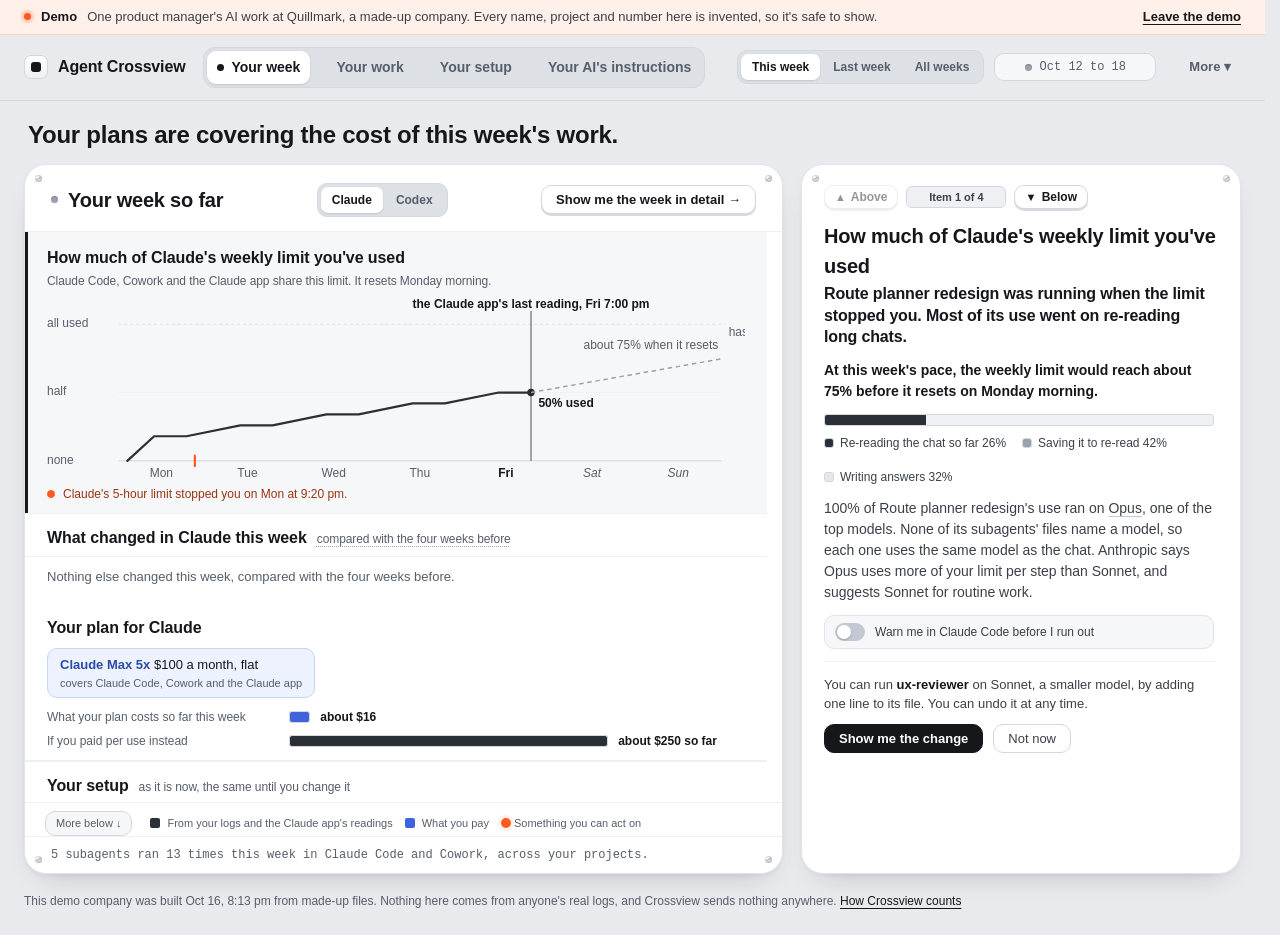
==== app/index.html @ 5a5b1490 "Agent Crossview: one view of how Claude Code, Codex and Cowork are set up and what they cost Co-Auth" ====
<!doctype html>
<html lang="en">
<head>
<meta charset="utf-8">
<meta name="viewport" content="width=device-width, initial-scale=1">
<title>Agent Crossview</title>
<link rel="stylesheet" href="style.css">
<link rel="stylesheet" href="tab-work.css">
<link rel="stylesheet" href="tab-shapes.css">
<link rel="stylesheet" href="tab-week.css">
<link rel="icon" href="data:image/svg+xml,%3Csvg xmlns=%27http://www.w3.org/2000/svg%27 viewBox=%270 0 32 32%27%3E%3Crect width=%2732%27 height=%2732%27 rx=%278%27 fill=%27%2315171B%27/%3E%3Crect x=%2710%27 y=%2710%27 width=%2712%27 height=%2712%27 rx=%273%27 fill=%27%23fff%27/%3E%3C/svg%3E">
</head>
<body>
<header class="bar" id="bar"></header>
<main class="layout">
  <section class="stage" id="stage" aria-label="Main view"></section>
  <aside class="side" id="side" aria-label="Worth a look and details"></aside>
</main>
<footer class="foot" id="foot"></footer>
<div class="tip" id="tip" role="tooltip"></div>
<script>
/* Which numbers to show. Your own (data.js and progress.js, made on this Mac and never committed), or the demo
   company with ?demo (demo-data.js, all made up). If your own aren't here, as in a fresh copy of the project,
   the demo loads instead. Nothing is fetched from anywhere else. */
(function () {
  var demo = /[?&]demo(=1)?(&|$)/.test(location.search);
  document.write(demo ? '<script src="demo-data.js"><\/script>' : '<script src="data.js"><\/script><script src="progress.js"><\/script>');
})();
</script>
<script>if (!window.GB) document.write('<script src="demo-data.js"><\/script>');</script>
<script src="stage.js"></script>
<script src="work.js"></script>
<script src="answers.js"></script>
<script src="history.js"></script>
<script src="week.js"></script>
<script src="anatomy.js"></script>
<script src="shapes.js"></script>
<script src="app.js"></script>
</body>
</html>
---- app/style.css ----
/* Glass Box design system v0 (Oct 13 2026). The look Milan picked: a light tactile machine, cool grey paper,
   soft white modules with small screws. Every color has one job:
     greys   amounts and structure (more is darker); the darkest marks what ran or was used in the period shown
     orange  needs you: a decision, a limit near or reached, something that can act outside your Mac, a cost nobody
             has entered. Nothing else is orange: not "ran", not selection, links or hover (panel round 1, Oct 13).
     blue    where something came from (made by you, your account, one project). A category, never an amount.
     ink     selection and keyboard focus.
   Type: one sans for words, one mono for counts and receipts, seven sizes. Space: a 4px grid.
   The full list, with what each part is for, is in docs/design-system-v0.md; app/system.html shows every part. */
:root{
  /* surfaces */
  --paper:#E8EAEE; --mod:#FFFFFF; --mod-2:#F6F7F9; --mod-3:#EEF0F3; --well:#DDE0E5;
  /* lines */
  --rim:#E1E4E9; --rim-2:#D3D7DE; --rule:#EEF0F3;
  /* ink and the greys for amounts */
  --ink:#15171B; --ink-2:#3A4049; --muted:#565E6A; --faint:#9AA1AC; --ghost:#C9CED6;
  --amt-1:#E3E6EB; --amt-2:#C3C9D2; --amt-3:#9AA1AC; --amt-4:#5D6571; --amt-5:#2B2F36;
  /* "on": ran or was used in the period shown */
  --on:#2B2F36;
  /* orange: needs you */
  --lit:#FF5A1F; --lit-soft:#FFF1EA; --lit-line:#FFD3C2; --lit-ink:#9A3412; --lit-glow:rgba(255,90,31,.45);
  /* blue: where it came from */
  --cat:#3E63DD; --cat-soft:#EDF2FE; --cat-line:#C6D4F9; --cat-ink:#2A4AA8;
  /* type */
  --sans:-apple-system,BlinkMacSystemFont,"SF Pro Text","Segoe UI",sans-serif; --mono:ui-monospace,"SF Mono",Menlo,monospace;
  --t-xs:11px; --t-sm:12px; --t-md:13px; --t-base:14px; --t-lg:16px; --t-xl:20px; --t-2xl:24px; --t-3xl:32px;
  /* space, corners, depth, motion */
  --sp-1:4px; --sp-2:8px; --sp-3:12px; --sp-4:16px; --sp-5:20px; --sp-6:24px; --sp-8:32px;
  --r-xs:4px; --r-sm:6px; --r-md:10px; --r-lg:14px; --r-xl:22px;
  --sh-mod:inset 0 1px 0 #fff,0 14px 30px -18px rgba(21,23,27,.28),0 2px 4px rgba(21,23,27,.04);
  --sh-raise:inset 0 1px 0 #fff,0 6px 12px -10px rgba(0,0,0,.3);
  --sh-key:inset 0 1px 0 #fff,0 2px 0 #D7DBE1;
  --sh-float:0 18px 36px -16px rgba(21,23,27,.4),0 2px 6px rgba(21,23,27,.08);
  --ease:cubic-bezier(.2,.7,.2,1); --quick:.15s; --slow:.6s;
  /* older names the More pages still use, mapped onto the system */
  --bg:var(--paper); --panel:var(--mod); --panel2:var(--mod-3); --line:var(--rim); --line2:var(--rim-2);
  --accent:var(--lit); --accent-soft:var(--lit-soft); --amber:var(--lit);
  --sky:#0284C7; --mint:#0E9F6E; --violet:#6D5BD0; --rose:#DC2626; --brass:#A16207;
  --s1:var(--sp-2); --s2:var(--sp-4); --s3:var(--sp-6); --r-box:12px; --r-ctl:var(--r-sm);
}
*{box-sizing:border-box}
html,body{margin:0;background:var(--bg);color:var(--ink);font:400 14px/1.5 -apple-system,BlinkMacSystemFont,"SF Pro Text","Segoe UI",sans-serif;-webkit-font-smoothing:antialiased;font-variant-numeric:tabular-nums}
button{font:inherit;color:inherit}
:focus-visible{outline:2px solid var(--amber);outline-offset:2px}

/* top bar: plain counters split by thin lines, then the tabs */
.bar{position:sticky;top:0;z-index:5;display:flex;align-items:center;gap:var(--s2);flex-wrap:wrap;padding:12px var(--s3);background:rgba(11,17,32,.94);backdrop-filter:blur(8px);border-bottom:1px solid var(--line)}
.brand{font-size:16px;font-weight:600;margin-right:var(--s1)}
.brand small{display:block;font-weight:400;color:var(--muted);font-size:12px}
.res{display:flex;align-items:baseline;gap:6px;font-size:14px;color:var(--muted);cursor:pointer;padding-left:var(--s2);border-left:1px solid var(--line)}
.res b{font-size:16px;font-weight:600;color:var(--ink)}
.res .estimate{font-size:16px;font-weight:600;color:var(--ink)}
.res:hover{color:var(--ink)}
.spacer{flex:1}
.nav{display:flex;gap:var(--s2)}
.nav button{background:none;border:0;border-bottom:2px solid transparent;border-radius:0;padding:6px 2px;cursor:pointer;color:var(--muted);font-size:14px;position:relative}
.nav button:hover{color:var(--ink)}
.nav button[aria-pressed=true]{color:var(--ink);border-bottom-color:var(--amber)}
.nav button kbd{display:none}
.nav button:hover kbd{display:inline;font:12px ui-monospace,monospace;color:var(--muted);margin-left:4px}
.nav .busy{display:inline-block;width:6px;height:6px;border-radius:50%;background:var(--sky);margin-left:6px;vertical-align:2px}

/* number kinds: counted, estimate, unknown. Words do the work; color stays calm. */
.measured{font-weight:600}
.estimate{font-weight:600;color:inherit;text-decoration:underline dotted var(--faint);text-underline-offset:3px}
.unknown{color:var(--muted);font-style:italic;font-weight:400}

.layout{display:grid;grid-template-columns:minmax(0,1fr) 340px;gap:var(--s3);padding:var(--s3);max-width:1500px;margin:0 auto}
.layout.full{grid-template-columns:minmax(0,1fr)}
.layout.full .side{display:none}
.stage{background:radial-gradient(1100px 520px at 35% 0%,#16294a 0%,#0d1527 70%);border:1px solid var(--line);border-radius:var(--r-box);overflow:hidden;position:relative;min-height:480px}
.stage svg{display:block;width:100%;height:auto}
.card svg{display:block;width:100%;height:auto}
.maphead{position:absolute;left:var(--s2);top:var(--s2);right:var(--s2);display:flex;justify-content:space-between;align-items:flex-start;gap:var(--s2);pointer-events:none}
.maphead .title{font-size:16px;font-weight:600;min-width:0}
.maphead .title small{display:block;color:var(--muted);font-weight:400;font-size:12px}
.modes{pointer-events:auto;display:flex;border:1px solid var(--line2);border-radius:var(--r-ctl);overflow:hidden;flex:none}
.modes button{background:none;border:0;padding:6px 10px;cursor:pointer;font-size:12px;color:var(--muted);white-space:nowrap}
.modes button[aria-pressed=true]{background:var(--panel2);color:var(--ink);box-shadow:inset 0 -2px 0 var(--amber)}

/* svg pieces */
.fig-num{font-weight:600;fill:#f1f5f9}
.fig-name{fill:#cbd5e1}
.hit{cursor:pointer}
.hit:hover .body{filter:brightness(1.2)}
.sel-ring{fill:none;stroke:var(--amber);stroke-width:2.5}
.pulse{fill:none;stroke:var(--amber);stroke-width:3;animation:pulse 1.4s ease-out 3}
@keyframes pulse{from{opacity:1}to{opacity:0}}
@media (prefers-reduced-motion: reduce){.pulse{animation:none}}
.coin-label{font-weight:600;fill:#e7d7a8;paint-order:stroke;stroke:#0d1527;stroke-width:3px}
.ax{font-size:12px;fill:var(--muted)}
.tot{font-size:12px;font-weight:600;fill:var(--ink)}
.band-label{font-size:12px;fill:var(--muted);font-style:italic}

/* the side panel: one bordered box, sections split by thin lines */
.side{display:flex;flex-direction:column;min-width:0;background:var(--panel);border:1px solid var(--line);border-radius:var(--r-box);align-self:start}
.side .card{background:none;border:0;border-radius:0;padding:var(--s2)}
.side .card + .card{border-top:1px solid var(--line)}

/* sections inside the stage: no borders, space between */
.card{background:rgba(148,163,184,.035);border:0;border-radius:var(--r-box);padding:var(--s2)}
.card h3{margin:0 0 var(--s1);font-size:12px;font-weight:600;text-transform:uppercase;letter-spacing:.06em;color:var(--muted)}
.item{display:grid;grid-template-columns:22px 1fr auto;gap:var(--s1);align-items:start;padding:10px 0;border-top:1px solid var(--line);cursor:pointer}
.item:first-of-type{border-top:0}
.item:hover .it-title{color:#fff;text-decoration:underline;text-decoration-color:var(--line2)}
.it-ic{width:20px;height:20px;border-radius:var(--r-ctl);display:grid;place-items:center;font-size:12px;font-weight:700;color:#0b1120}
.it-title{font-weight:600}
.it-line{color:var(--muted);font-size:12px}
.snooze{background:none;border:1px solid var(--line2);border-radius:var(--r-ctl);padding:2px 8px;font-size:12px;color:var(--muted);cursor:pointer}
.snooze:hover{color:var(--ink);border-color:var(--muted)}
.empty{color:var(--muted);font-size:12px}
.back{background:none;border:0;color:var(--muted);cursor:pointer;padding:0;margin-bottom:var(--s1);font-size:12px}
.back:hover{color:var(--ink)}
.det h2{margin:0;font-size:20px;font-weight:600}
.chip{display:inline-block;font-size:12px;border:1px solid var(--line2);border-radius:999px;padding:1px 9px;color:var(--muted);margin:var(--s1) 6px 0 0}
.kv{display:grid;grid-template-columns:1fr auto;gap:6px var(--s2);margin:var(--s2) 0;font-size:14px}
.kv > span:nth-child(odd){color:var(--muted)}
.det p{margin:var(--s1) 0}
.det h3{margin-top:var(--s2)}
.ai{font-size:12px;color:var(--muted);border-left:2px solid var(--line2);padding-left:var(--s1);margin:10px 0}
details.how{margin-top:var(--s1)}
details.how summary{cursor:pointer;color:var(--muted);font-size:12px}
details.how summary:hover{color:var(--ink)}
details.how p{font-size:12px;color:var(--muted)}
.cant{font-size:12px;color:var(--muted);margin:var(--s1) 0 0}
.linkish{color:var(--ink);text-decoration:underline;text-decoration-color:var(--line2);text-underline-offset:3px;cursor:pointer}
.linkish:hover{text-decoration-color:var(--amber)}
.note-part{margin:10px 0}
.note-part b{display:block;font-size:12px;font-weight:600;text-transform:uppercase;letter-spacing:.06em;color:var(--muted);margin-bottom:2px}
.mini{list-style:none;padding:0;margin:6px 0}
.mini li{display:flex;justify-content:space-between;gap:var(--s1);padding:5px 0;font-size:14px;border-bottom:1px solid var(--line)}
.mini li:last-child{border-bottom:0}

/* screens */
.screen{padding:var(--s3)}
.screen h2{margin:0 0 4px;font-size:28px;font-weight:600;letter-spacing:-.01em}
.screen .sub{color:var(--muted);margin:0 0 var(--s3);font-size:14px;max-width:760px}
.screen > .card,.screen > .mc-grid,.screen > .tasks,.screen > .shelves{margin-bottom:var(--s3)}
.shelves{display:grid;grid-template-columns:repeat(auto-fill,minmax(250px,1fr));gap:var(--s2);align-items:start}
.shelf{background:rgba(148,163,184,.035);border-radius:var(--r-box);padding:var(--s2)}
.shelf h4{margin:0 0 2px;font-size:16px;font-weight:600}
.shelf .count{color:var(--muted);font-size:12px;margin-bottom:var(--s1)}
.tools{display:flex;flex-wrap:wrap;gap:6px}
.tool{border:1px solid var(--line2);background:none;border-radius:999px;padding:2px 10px;font-size:12px;cursor:pointer;color:var(--muted)}
.tool.lit{background:#e5e9f0;color:#0b1120;border-color:#e5e9f0;font-weight:600}
.tool:hover{border-color:var(--amber)}
.tool.off{color:var(--muted);text-decoration:line-through;border-style:dashed}

/* mission control */
.kpis{display:grid;grid-template-columns:repeat(4,1fr);margin:0 0 var(--s3)}
.kpi{padding:0 var(--s2);border-left:1px solid var(--line)}
.kpi:first-child{padding-left:0;border-left:0}
.kpi .v{font-size:28px;font-weight:700;line-height:1.2}
.kpi .v .estimate,.kpi .v .measured{font-weight:700}
.kpi .l{font-size:12px;color:var(--muted);margin-top:2px}
.mc-grid{display:grid;grid-template-columns:1.5fr 1fr;gap:var(--s2)}
.track{height:6px;background:var(--line);border-radius:99px;overflow:hidden;margin:4px 0 10px}
.track i{display:block;height:100%}
.row{display:flex;justify-content:space-between;gap:var(--s1);font-size:14px}
table.work{width:100%;border-collapse:collapse;font-size:14px}
table.work th,table.work td{text-align:left;padding:8px 6px;border-bottom:1px solid var(--line);vertical-align:top}
table.work th{font-size:12px;font-weight:600;color:var(--muted);text-transform:uppercase;letter-spacing:.05em}
table.work tr.click{cursor:pointer}
table.work tr.click:hover td{background:rgba(148,163,184,.05)}

.foot{max-width:1500px;margin:0 auto;padding:0 var(--s3) var(--s3);color:var(--muted);font-size:12px}
.legend{display:flex;flex-wrap:wrap;gap:6px var(--s2);margin:var(--s1) 0}
.legend i{display:inline-block;width:10px;height:10px;border-radius:50%;margin-right:6px;vertical-align:-1px}
.legend i.hatch-key{border-radius:2px;background:repeating-linear-gradient(45deg,#64748b 0 2px,transparent 2px 5px)}
.tip{position:fixed;pointer-events:none;background:#0b1222;border:1px solid var(--line2);border-radius:var(--r-ctl);padding:8px 10px;font-size:12px;line-height:1.5;opacity:0;transition:opacity .1s;z-index:10;max-width:340px;white-space:pre-line}
.fig{cursor:help;border-radius:4px}.fig:focus-visible,.res:focus-visible{outline:2px solid var(--amber);outline-offset:2px}
.how p+p{margin-top:8px}

@media (max-width:1100px){
  .layout{grid-template-columns:1fr}
  .kpis{grid-template-columns:repeat(2,1fr);row-gap:var(--s2)}
  .kpi:nth-child(3){padding-left:0;border-left:0}
  .mc-grid{grid-template-columns:1fr}
}

.rtabs{position:absolute;left:var(--s2);right:var(--s2);top:60px;display:flex;flex-wrap:wrap;gap:var(--s2);z-index:2}
.rtab{display:flex;align-items:center;gap:6px;background:none;border:0;border-bottom:2px solid transparent;padding:2px 0;font-size:12px;cursor:pointer;color:var(--muted)}
.rtab i{width:8px;height:8px;border-radius:50%;background:var(--c)}
.rtab:hover{color:var(--ink)}
.rtab.on{color:var(--ink);border-bottom-color:var(--amber)}
.stage svg#office-map{margin-top:72px}

/* progress */
.overall{height:6px;background:var(--line);border-radius:99px;overflow:hidden;margin:0 0 var(--s3)}
.overall i{display:block;height:100%;background:var(--mint)}
.tasks{display:flex;flex-direction:column;gap:var(--s1)}
.task{background:rgba(148,163,184,.035);border-radius:var(--r-box);padding:0 var(--s2)}
.task.st-doing{box-shadow:inset 3px 0 0 var(--sky)}
.task summary{display:grid;grid-template-columns:28px 1fr auto;gap:12px;align-items:center;padding:12px 0;cursor:pointer;list-style:none}
.task summary::-webkit-details-marker{display:none}
.tn{width:26px;height:26px;border-radius:var(--r-ctl);display:grid;place-items:center;font-weight:600;border:1px solid var(--line2);color:var(--muted)}
.task.st-done .tn{border-color:#2f6b57;color:var(--mint)}
.task.st-doing .tn{border-color:#2f5d76;color:var(--sky)}
.tname{font-weight:600}
.tname small{display:block;font-weight:400;color:var(--muted);font-size:12px}
.tmeta{display:grid;justify-items:end;gap:4px;min-width:150px}
.tmeta small{color:var(--muted);font-size:12px}
.st{font-size:12px;border-radius:999px;padding:1px 9px;border:1px solid var(--line2);color:var(--muted)}
.st.st-done{color:var(--mint);border-color:#2f6b57}
.st.st-doing{color:var(--sky);border-color:#2f5d76}
.st.st-next{color:var(--ink)}
.st.st-wait{color:var(--violet);border-color:#4c3d7a}
.tbar{width:120px;height:4px;background:var(--line);border-radius:99px;overflow:hidden}
.tbar i{display:block;height:100%;background:var(--sky)}
.task.st-done .tbar i{background:var(--mint)}
.steps{list-style:none;margin:0 0 6px 40px;padding:0}
.steps li{display:flex;gap:var(--s1);align-items:center;padding:4px 0;font-size:14px;color:var(--muted)}
.steps li.on{color:var(--ink)}
.tick{width:16px;height:16px;border-radius:4px;border:1px solid var(--line2);display:grid;place-items:center;font-size:12px;color:#0b1120;flex:none}
.steps li.on .tick{background:var(--mint);border-color:var(--mint)}
.when{margin:0 0 12px 40px;font-size:12px;color:var(--muted)}
.sr{position:absolute;width:1px;height:1px;overflow:hidden;clip:rect(0 0 0 0)}
@media (max-width:640px){.task summary{grid-template-columns:28px 1fr}.tmeta{grid-column:2;justify-items:start}}
.coinrow{display:flex;gap:10px;align-items:flex-end;font-size:12px;color:var(--muted);margin:4px 0 10px}
.coinrow svg,.card .coinrow svg{flex:none;width:22px;height:auto}

/* one piece of work */
.crumb{font-size:12px;color:var(--muted);margin-bottom:var(--s1)}
.tm-name{font-size:12px;font-weight:600;fill:var(--ink)}
.tm-sub{font-size:12px;fill:var(--muted)}
.why ul{margin:0;padding-left:18px}
.why li{margin:var(--s1) 0;font-size:14px}
.work-screen .card{margin-bottom:var(--s3)}
.hits li.hitrow{display:block}
.by{font-size:12px;color:var(--muted);margin-top:2px}
select.move{background:var(--panel2);color:var(--ink);border:1px solid var(--line2);border-radius:var(--r-ctl);padding:4px 6px;font:inherit;font-size:12px;max-width:170px}
.toast{position:fixed;left:50%;bottom:24px;transform:translateX(-50%);background:#0b1222;border:1px solid var(--amber);border-radius:var(--r-box);padding:10px 14px;font-size:14px;opacity:0;transition:opacity .2s;z-index:20}


/* the drawer (Your work's list of things worth a look) */
.drawer{position:fixed;top:0;right:0;bottom:0;width:380px;max-width:92vw;background:var(--panel);border-left:1px solid var(--line2);box-shadow:-20px 0 40px rgba(0,0,0,.45);padding:var(--s2);overflow:auto;z-index:20;animation:drawer-in .28s cubic-bezier(.16,1,.3,1)}
.drawer .card{margin-top:var(--s1)}
@keyframes drawer-in{from{transform:translateX(30px);opacity:0}to{transform:none;opacity:1}}

/* ======================================================================================================
   Design system v0: the parts every screen is built from (This week, Your work, Your setup), then each screen.
   Colors, sizes and spaces come only from the tokens at the top of this file. */
html,body{background:var(--paper);color:var(--ink);font-family:var(--sans)}
body.lightpage{background:var(--paper);color:var(--ink)}
:focus-visible{outline:2px solid var(--ink);outline-offset:2px}
.fig:focus-visible,.res:focus-visible{outline-color:var(--ink)}

/* ---------- the bar ---------- */
body.lightpage .bar{background:rgba(232,234,238,.92);border-bottom:1px solid var(--rim-2)}
.brand{display:flex;align-items:center;gap:10px}
body.lightpage .brand{font-size:var(--t-lg);font-weight:700;letter-spacing:-.01em}
.brand-mark{width:24px;height:24px;border-radius:7px;border:1px solid var(--rim-2);background:linear-gradient(var(--mod),var(--mod-3));display:grid;place-items:center;box-shadow:inset 0 1px 0 #fff}
.brand-mark::after{content:"";width:10px;height:10px;border-radius:3px;background:var(--ink)}
.tabs{display:flex;gap:2px;padding:3px;border-radius:12px;background:var(--well);border:1px solid var(--rim-2)}
.tabs button{display:flex;align-items:center;gap:7px;background:none;border:0;border-radius:9px;padding:6px 14px;cursor:pointer;color:var(--muted);font-size:var(--t-base);font-weight:600}
.tabs button:hover{color:var(--ink)}
.tabs button[aria-pressed=true]{background:var(--mod);color:var(--ink);box-shadow:0 1px 2px rgba(0,0,0,.12)}
.tabs kbd{display:none}
.tabs button .w-led,.more-menu summary .w-led{visibility:hidden}
.tabs button[aria-pressed=true] .w-led,.more-menu summary.on .w-led{visibility:visible;background:var(--ink);box-shadow:none}
.bar-slot{display:flex;align-items:center;justify-content:flex-end;gap:10px;min-width:480px}
.more-menu{position:relative}
.more-menu summary{display:flex;align-items:center;gap:6px;list-style:none;cursor:pointer;font-size:var(--t-md);font-weight:600;color:var(--muted);padding:6px 10px;border-radius:9px}
.more-menu summary::-webkit-details-marker{display:none}
.more-menu summary.on,.more-menu summary:hover{color:var(--ink)}
.more-list{position:absolute;right:0;top:calc(100% + 6px);z-index:30;display:grid;min-width:220px;padding:6px;background:var(--mod);border:1px solid var(--rim-2);border-radius:12px;box-shadow:var(--sh-float)}
.more-list button,.more-demo{display:flex;align-items:center;gap:6px;text-align:left;background:none;border:0;border-radius:8px;padding:8px 10px;font-size:var(--t-base);color:var(--ink);cursor:pointer;text-decoration:none}
.more-list button:hover,.more-list button[aria-pressed=true],.more-demo:hover{background:var(--mod-3)}
.more-list kbd{margin-left:auto;font:var(--t-xs) var(--mono);color:var(--muted)}
.more-link{display:grid;gap:0;text-align:left;border-radius:8px;padding:8px 10px;font-size:var(--t-base);color:var(--ink);text-decoration:none;margin-top:4px;border-top:1px solid var(--rule)}
.more-link:hover{background:var(--mod-3)}
.more-demo{display:grid;gap:0}
.more-demo small,.more-link small{color:var(--muted);font-size:var(--t-sm)}
.demo-band{display:flex;align-items:center;gap:10px;padding:7px 24px;background:var(--lit-soft);border-bottom:1px solid var(--lit-line);font-size:var(--t-md);color:var(--ink-2)}
.demo-band b{color:var(--ink)}
.demo-band a{margin-left:auto;color:var(--ink);font-weight:600;text-underline-offset:3px;white-space:nowrap}

/* ---------- the parts ---------- */
/* a light: lit (orange, used in the period), idle (grey), and dashed for never or nothing there */
.w-led,.w-light,.a-st{display:inline-block;flex:none;border-radius:50%}
.w-led{width:7px;height:7px;background:var(--lit);box-shadow:0 0 0 3px rgba(255,90,31,.14),0 0 6px var(--lit-glow)}
.w-led.idle{background:var(--amt-3);box-shadow:inset 0 1px 1px rgba(0,0,0,.2)}
.w-light{width:8px;height:8px;background:var(--ghost);box-shadow:inset 0 1px 1px rgba(0,0,0,.18)}
.on>.w-light,.w-light.on{background:var(--on);box-shadow:0 0 0 3px rgba(43,47,54,.12)}
.a-st{width:9px;height:9px;margin-top:5px;background:var(--ghost)}
.a-st.lit{background:var(--on);box-shadow:0 0 0 3px rgba(43,47,54,.12)}
.a-st.none{background:none;border:1.5px dashed var(--amt-3)}
/* the module: a white panel with four screws */
.w-mod{position:relative;background:var(--mod);border:1px solid var(--rim);border-radius:var(--r-xl);box-shadow:var(--sh-mod)}
.w-screw{position:absolute;width:7px;height:7px;border-radius:50%;background:radial-gradient(circle at 35% 35%,#fff,var(--amt-2) 70%);box-shadow:inset 0 0 0 1px rgba(0,0,0,.08)}
.w-screw::after{content:"";position:absolute;left:1px;right:1px;top:3px;height:1px;background:rgba(0,0,0,.25);transform:rotate(-35deg)}
.w-screw.tl{top:10px;left:10px}.w-screw.tr{top:10px;right:10px}.w-screw.bl{bottom:10px;left:10px}.w-screw.br{bottom:10px;right:10px}
.w-mh{display:flex;align-items:center;gap:14px;padding:18px 26px 14px;border-bottom:1px solid var(--rule);flex-wrap:wrap}
.w-mh h3{margin:0;display:flex;align-items:center;gap:10px;font-size:var(--t-lg);font-weight:600;letter-spacing:-.01em}
.w-mh-note{margin-left:auto;font:var(--t-sm) var(--mono);color:var(--muted)}
.w-mh-sub{color:var(--muted);font-size:var(--t-md)}
/* controls: a segmented switch, a key-like button, a small icon button, a link */
.w-seg{display:flex;gap:2px;padding:3px;border-radius:var(--r-md);background:var(--well);border:1px solid var(--rim-2)}
.w-seg button{background:none;border:0;border-radius:7px;padding:4px 11px;font-size:var(--t-sm);font-weight:600;color:var(--muted);cursor:pointer}
.w-seg button:hover{color:var(--ink)}
.w-seg button[aria-pressed=true]{background:var(--mod);color:var(--ink);box-shadow:0 1px 2px rgba(0,0,0,.12)}
.w-btn{background:var(--mod);border:1px solid var(--rim-2);border-radius:var(--r-md);padding:6px 14px;font:600 var(--t-md)/1.2 var(--sans);color:var(--ink);cursor:pointer;box-shadow:var(--sh-key)}
.w-btn:hover{border-color:var(--amt-3)}
.w-btn:active{transform:translateY(1px);box-shadow:inset 0 1px 0 #fff,0 1px 0 #D7DBE1}
.w-btn:disabled{opacity:.45;cursor:default;transform:none}
.w-ibtn{display:grid;place-items:center;width:26px;height:26px;padding:0;background:var(--mod);border:1px solid var(--rim-2);border-radius:8px;font-size:10px;color:var(--ink-2);cursor:pointer;box-shadow:var(--sh-key)}
.w-ibtn:hover{border-color:var(--amt-3);color:var(--ink)}
.w-ibtn:active{transform:translateY(1px)}
.w-ibtn:disabled{opacity:.35;cursor:default;transform:none}
.w-link{background:none;border:0;padding:0;color:inherit;font:inherit;text-decoration:underline;text-decoration-color:var(--amt-2);text-underline-offset:3px;cursor:pointer}
.w-link:hover{text-decoration-color:var(--ink)}
.w-dim{color:var(--muted)}
.w-empty{color:var(--muted);font-size:var(--t-base);margin:8px 0}
.w-asof{display:flex;align-items:center;justify-content:center;gap:8px;min-width:330px;font:var(--t-sm) var(--mono);color:var(--muted);background:var(--mod-2);border:1px solid var(--rim-2);border-radius:var(--r-md);padding:6px 12px}
/* tags: neutral, or blue for where something came from; a badge is orange because it needs you */
.w-tag{display:inline;font:500 var(--t-xs) var(--mono);color:var(--muted);background:var(--mod-3);border:1px solid var(--rim);border-radius:5px;padding:1px 5px}
.w-tag.cat{color:var(--cat-ink);background:var(--cat-soft);border-color:var(--cat-line)}
.w-badge{display:inline-grid;place-items:center;min-width:18px;height:18px;border-radius:9px;background:var(--lit);color:#fff;font:700 var(--t-xs) var(--mono);font-style:normal;padding:0 5px}
.w-legend{display:flex;gap:20px;flex-wrap:wrap;padding:12px 26px 16px;border-top:1px solid var(--rule);font-size:var(--t-sm);color:var(--muted)}
.w-legend span{display:flex;align-items:center;gap:7px}
/* hover labels: a light card in the tactile look, ink text, a thin edge (his note Oct 14: the black box read as another product) */
body.lightpage .tip{background:var(--mod);color:var(--ink);border:1px solid var(--rim-2);box-shadow:var(--sh-float);font-size:var(--t-sm);line-height:1.5;padding:10px 12px;border-radius:var(--r-sm)}
body.lightpage .snooze{background:var(--mod);border:1px solid var(--rim-2);color:var(--ink)}
body.lightpage .stage{background:none;border:0;border-radius:0;overflow:visible;min-height:0}
body.lightpage .layout{padding:18px 24px}
body.lightpage .foot{color:var(--muted);border-top-color:var(--rim-2);background:none}
.foot a,.demo-band a{color:var(--ink);text-underline-offset:3px}

/* the receipt: printed from a slot, mono, with a torn edge */
.w-printer{padding:18px 22px 26px}
.w-slot{height:12px;border-radius:7px;background:linear-gradient(#2A2D33,#121418);box-shadow:inset 0 2px 3px rgba(0,0,0,.7),0 1px 0 #fff}
.w-receipt{position:relative;margin:-5px 12px 0;background:#FDFDFD;border:1px solid #E6E8EC;border-top:0;padding:16px 18px 18px;font:var(--t-sm)/1.5 var(--mono);color:#1F2329;box-shadow:0 10px 20px -14px rgba(0,0,0,.35)}
.w-receipt.print{animation:wprint 1.2s var(--ease) both}
@keyframes wprint{from{clip-path:inset(0 0 100% 0);transform:translateY(-16px)}to{clip-path:inset(0 0 -20px 0);transform:none}}
.w-r-tear{position:absolute;left:-1px;right:-1px;bottom:-8px;height:8px;background:linear-gradient(-45deg,transparent 5.5px,#FDFDFD 0) 0 0/11px 8px repeat-x,linear-gradient(45deg,transparent 5.5px,#FDFDFD 0) 0 0/11px 8px repeat-x;filter:drop-shadow(0 1px 0 #E6E8EC)}
.w-r-head{display:flex;justify-content:space-between;font-weight:700;letter-spacing:.08em;text-transform:uppercase;padding-bottom:9px;margin-bottom:10px;border-bottom:1px dashed var(--amt-2)}
.w-r-line{margin:0 0 10px;padding-bottom:10px;border-bottom:1px dashed var(--rim)}
.w-r-line b{display:block;font-weight:700}
.w-r-line small{display:block;color:var(--muted);font-size:var(--t-sm)}
.w-r-peruse{background:var(--mod-2);border:1px dashed var(--amt-2);border-radius:var(--r-sm);padding:8px 10px}
.w-r-big{display:block;font-size:var(--t-lg);margin:2px 0}
.w-r-big em{font-style:normal;font-weight:400;font-size:var(--t-xs);color:var(--muted)}
.w-r-note{display:block;margin-top:3px;color:var(--muted);font-size:var(--t-xs)}
.w-r-allin{border-top:1.5px solid var(--ink);padding-top:8px}
.w-r-allin b{font-size:var(--t-base)}
.w-r-dl{display:block;width:100%;margin-top:12px;font:600 var(--t-sm) var(--mono)}
.w-r-split{display:flex;justify-content:space-between;align-items:baseline;font-weight:700;letter-spacing:.06em;text-transform:uppercase;font-size:var(--t-xs);margin:4px 0 8px}
.w-r-split em{font-weight:400;letter-spacing:0;text-transform:none;color:var(--muted)}

/* ---------- This week ---------- */
.w-page{display:grid;gap:18px;max-width:1420px;margin:0 auto}
html:has(body.lightpage){background:var(--paper)}
/* the strip: two limit dials and the week line; fixed slots so nothing moves when the week changes */
.w-strip{display:flex;align-items:center;gap:22px;padding:12px 28px;height:86px;flex-wrap:nowrap}
.w-gauge{display:flex;align-items:center;gap:10px;width:196px;flex:none}
.w-gauge div{min-width:0}
.stage .w-gauge svg{width:40px;height:40px;flex:none}
.w-gauge b{display:block;font-size:var(--t-base);font-weight:600;white-space:nowrap}
.w-gauge small{display:block;font:var(--t-xs) var(--mono);color:var(--muted);white-space:nowrap}
.w-g-track,.w-g-fill{fill:none;stroke-width:4;stroke-linecap:round}
.w-g-track{stroke:var(--amt-1)}.w-g-fill{stroke:var(--amt-4)}
.w-gauge.hot .w-g-fill,.w-gauge.full .w-g-fill{stroke:var(--lit)}
.w-gauge.full b{color:var(--lit-ink)}
.w-g-needle{stroke:var(--amt-5);stroke-width:1.6;stroke-linecap:round}.w-g-hub{fill:var(--amt-5)}
.w-sep{width:1px;align-self:stretch;background:var(--amt-1);margin:4px 0}
.w-weekline{flex:1;min-width:420px;height:60px;align-self:center;display:flex;align-items:center;gap:18px;background:var(--mod-2);border:1px solid var(--rim);border-radius:var(--r-lg);padding:8px 18px}
.w-days{display:flex;align-items:center;gap:6px;flex:none}
.w-day{display:grid;grid-template-rows:auto 12px;justify-items:center;align-items:center;gap:4px;cursor:default}
.w-day small{font:var(--t-xs) var(--mono);color:var(--muted)}
.w-day i{width:7px;height:7px;margin:2.5px;border-radius:50%;background:var(--ghost)}
.w-day.warn i{background:var(--lit-line)}
.w-day.hit small{color:var(--ink);font-weight:700}
.w-day.hit i{width:12px;height:12px;margin:0;background:var(--mod);border:3px solid var(--lit);box-shadow:0 0 8px var(--lit-glow)}
.w-day.today small{text-decoration:underline;text-underline-offset:3px}
.w-dash{width:12px;height:1px;background:var(--amt-2);margin-top:14px}
.w-stoptext{margin:0;font-size:var(--t-md);border-left:1px solid var(--rim-2);padding-left:18px;min-height:2.9em;display:-webkit-box;-webkit-line-clamp:2;-webkit-box-orient:vertical;overflow:hidden;align-content:center}
.w-when{font-family:var(--mono);color:var(--ink);font-weight:inherit}
/* your agents: the apps you talk to, wired to the helpers they called in */
.w-row{display:grid;grid-template-columns:minmax(0,1.5fr) minmax(0,1fr);gap:18px;align-items:start}
.w-agents,.w-paid{display:flex;flex-direction:column}
.w-col{display:flex;flex-direction:column;gap:18px;min-width:0}
.w-others-b{padding:4px 22px 18px}
.w-others .w-r-line{border-bottom:0;margin:0;padding:0}
.w-col .w-doors{grid-template-columns:1fr;margin:0}
.w-board{position:relative;flex:1;display:grid;grid-template-columns:minmax(170px,220px) minmax(220px,300px);justify-content:space-between;align-content:center;align-items:center;column-gap:90px;min-height:500px;padding:20px 30px 16px}
.w-wires,.stage .w-wires{position:absolute;inset:0;width:100%;height:100%;pointer-events:none;overflow:visible}
.w-wire{fill:none;stroke:var(--amt-4);stroke-linecap:round;opacity:.9}
.w-wire.idle{stroke:var(--amt-2);stroke-dasharray:4 6;opacity:1}
.w-wire.port{stroke:var(--amt-2);opacity:1}
.w-flow{fill:none;stroke:#fff;stroke-opacity:.8;stroke-linecap:round;stroke-dasharray:1 26;animation:wflow 2.6s linear infinite}
@keyframes wflow{to{stroke-dashoffset:-54}}
.w-apps{display:grid;gap:20px;position:relative;z-index:1;align-content:start}
.w-helpers{display:grid;gap:10px;position:relative;z-index:1;align-content:start}
.w-app,.w-helper{position:relative;display:flex;align-items:center;gap:12px;text-align:left;cursor:pointer;font:inherit;color:var(--ink);border:1px solid var(--rim);border-radius:16px}
.w-app{padding:15px 18px;background:linear-gradient(#FCFCFD,#F1F3F6);box-shadow:inset 0 1px 0 #fff,0 8px 16px -10px rgba(0,0,0,.3)}
.w-helper{padding:10px 16px;background:var(--mod);box-shadow:var(--sh-raise)}
.w-app:hover,.w-helper:hover{border-color:var(--amt-3)}
.w-app b,.w-helper b{display:flex;align-items:center;gap:6px;font-size:var(--t-base);font-weight:600}
.w-app small,.w-helper small{display:block;font:var(--t-sm) var(--mono);color:var(--muted)}
.w-helper>span{min-width:0;flex:1}
.w-helper small{white-space:nowrap;overflow:hidden;text-overflow:ellipsis}
.w-app:not(.on) b{color:var(--muted)}
.w-helper.idle{background:var(--mod-2);border-color:var(--rim);box-shadow:none}
.w-helper.idle.never{border-style:dashed;border-color:var(--amt-2)}
.w-helper.idle b{color:var(--muted)}
.w-helper.idle .w-badge{background:var(--lit)}
.w-helper.more{background:none;border-style:dashed;box-shadow:none;justify-content:flex-start}
.w-helper.more b{color:var(--muted)}
.w-port{position:absolute;top:50%;width:11px;height:11px;border-radius:50%;background:var(--mod);border:2px solid var(--amt-2);transform:translateY(-50%)}
.w-app .w-port{right:-7px}.w-helper .w-port{left:-7px}
.w-app.on .w-port,.w-helper.on .w-port{border-color:var(--on)}
.w-app.bare .w-port{display:none}
.w-wire-key{width:22px;height:4px;border-radius:2px;background:linear-gradient(90deg,var(--amt-4),var(--amt-4)) 0 50%/100% 2px no-repeat,linear-gradient(90deg,var(--amt-4),var(--amt-4)) 100% 50%/40% 4px no-repeat}
/* what you paid */
.w-sankey{display:block;width:100%;max-width:560px;height:auto;margin:0 auto;background:var(--mod-2);border:1px solid #E6E8EC;border-radius:8px;padding:10px 6px}
.w-band{opacity:.82;transition:opacity var(--quick)}.w-band:hover{opacity:1}
.w-node{fill:var(--amt-5)}
.w-sk-l,.w-sk-r{font:600 max(var(--t-sm), calc(11px * var(--ik, 1))) var(--mono);fill:#1F2329}
.w-sk-r.top{font-weight:700}
.w-sk-lead{stroke:var(--amt-2);stroke-width:1;fill:none}
.w-sk-p{font-weight:700}
.w-sk-a{cursor:pointer}.w-sk-a:hover .w-sk-r{text-decoration:underline}
.w-ocs>small{display:block;color:var(--muted);font-size:var(--t-xs);margin-bottom:6px}
.w-oc{position:relative;border:1px solid #E6E8EC;border-radius:var(--r-sm);padding:7px 9px;margin:6px 0;background:var(--mod)}
.w-oc-act .w-pop{left:-10px;right:-10px;width:auto;top:calc(100% + 6px);font:var(--t-xs)/1.5 var(--mono)}
.w-oc-top{display:flex;justify-content:space-between;gap:8px;align-items:baseline}
.w-oc-top b{white-space:nowrap}
.w-oc-amt{font-weight:700;white-space:nowrap}
.w-oc-amt small{font-weight:400;color:var(--muted);font-size:var(--t-xs)}
.w-oc-where{display:block;color:var(--muted);font-size:var(--t-xs)}
.w-oc-act summary{display:flex;align-items:baseline;gap:10px;cursor:pointer;list-style:none;margin-top:2px}
.w-oc-act summary span{margin-left:auto;flex:none;font-size:var(--t-xs);color:var(--ink);font-weight:600;text-decoration:underline;text-decoration-color:var(--amt-2);text-underline-offset:3px}
.w-oc-act summary:hover span{text-decoration-color:var(--ink)}
.w-oc-act summary .w-oc-where{min-width:0}
.w-oc-act summary::-webkit-details-marker{display:none}
.w-oc-act p{margin:6px 0 0;font-size:var(--t-xs);color:var(--ink-2)}
.w-oc-act .w-pop p:first-child{margin-top:0}
.w-oc-form{display:flex;align-items:flex-end;gap:8px;margin-top:6px}
.w-oc-form label{display:grid;gap:3px;font-size:var(--t-xs);color:var(--muted)}
.w-oc-form span{display:flex;align-items:center;gap:3px;color:var(--ink)}
.w-oc-form input{width:96px;font:var(--t-sm) var(--mono);padding:5px 7px;border:1px solid var(--rim-2);border-radius:7px;background:var(--mod)}
.w-oc-form .w-btn{padding:5px 12px;font-size:var(--t-sm)}
.w-oc-warn{margin:6px 0 0;font-size:var(--t-xs);color:var(--lit-ink);background:var(--lit-soft);border-radius:var(--r-sm);padding:6px 8px}
.w-oc-note{display:block;margin-top:6px;color:var(--muted);font-size:var(--t-xs)}
/* three things to decide, and the two doors */
.w-decs{display:grid;grid-template-columns:repeat(3,minmax(0,1fr));gap:14px;padding:18px 26px 22px}
.w-dec{position:relative;display:flex;flex-direction:column;justify-content:space-between;gap:12px;min-height:150px;background:var(--mod-2);border:1px solid var(--rim);border-radius:16px;padding:14px 16px}
.w-dec-t{display:flex;gap:10px}
.w-dec-t p{margin:0;font-weight:600;font-size:var(--t-base)}
.w-dec-t small{display:block;margin-top:3px;color:var(--muted);font-size:var(--t-md)}
.w-num{flex:none;display:grid;place-items:center;width:22px;height:22px;border-radius:50%;background:var(--lit);font:700 var(--t-xs) var(--mono);color:#fff}
.w-btns{display:flex;gap:8px;align-items:flex-start;flex-wrap:wrap}
.w-how{position:relative}
.w-how summary{list-style:none;cursor:pointer;background:var(--ink);border:1px solid var(--ink);border-radius:var(--r-md);padding:6px 14px;font:600 var(--t-md)/1.2 var(--sans);color:#fff}
.w-how summary:hover{background:var(--ink-2)}
.w-how summary::-webkit-details-marker{display:none}
.w-pop{position:absolute;z-index:30;left:0;top:calc(100% + 8px);width:min(340px,80vw);padding:10px 12px;background:var(--mod);border:1px solid var(--ink);border-radius:12px;box-shadow:var(--sh-float);font-size:var(--t-md);color:var(--ink-2)}
.w-how.up .w-pop{top:auto;bottom:calc(100% + 8px);left:auto;right:0}
.w-pop p{margin:0}.w-pop p+p{margin-top:8px}
.w-btn.quiet{box-shadow:none;background:none;font-weight:500;color:var(--ink-2)}
.w-btn.quiet:hover{background:var(--mod);border-color:var(--amt-3)}
.w-how code,.a-row code,.a-peek code{font:var(--t-xs) var(--mono);background:var(--mod-3);border-radius:var(--r-xs);padding:1px 4px;word-break:break-all}
.w-doors{display:grid;grid-template-columns:1fr 1fr;gap:18px}
.w-door{position:relative;display:flex;align-items:center;gap:16px;padding:18px 28px;text-align:left;cursor:pointer;font:inherit;color:var(--ink);background:var(--mod);border:1px solid var(--rim);border-radius:18px;box-shadow:inset 0 1px 0 #fff,0 12px 26px -18px rgba(21,23,27,.28)}
.w-door:hover{border-color:var(--amt-3)}
.w-door b{display:block;font-size:var(--t-lg)}
.w-door small{display:block;color:var(--muted);font-size:var(--t-md)}
.w-door-ic{width:22px;height:28px;border-radius:5px;border:1.5px solid var(--amt-3);background:linear-gradient(var(--mod),var(--mod-3));flex:none}
.w-arrow{margin-left:auto;color:var(--muted);font-size:18px}
.w-door:hover .w-arrow{color:var(--ink)}

/* ---------- Your work ---------- */
.y-page{display:grid;grid-template-columns:260px minmax(0,1fr) 340px;gap:18px;max-width:1420px;margin:0 auto;align-items:stretch}
.y-h{margin:0 0 12px;font:700 var(--t-xs) var(--mono);letter-spacing:.08em;text-transform:uppercase;color:var(--muted)}
.y-list{padding:20px 16px 16px;display:flex;flex-direction:column;gap:10px}
.y-proj{position:relative;display:grid;gap:3px;text-align:left;cursor:pointer;font:inherit;color:var(--ink);background:var(--mod-2);border:1px solid var(--rim);border-radius:var(--r-lg);padding:12px 14px 11px}
.y-proj:hover{border-color:var(--amt-3)}
.y-proj.on{background:var(--mod);border:2px solid var(--ink);padding:11px 13px 10px;box-shadow:0 8px 18px -12px rgba(21,23,27,.45)}
.y-proj b{display:flex;align-items:center;gap:8px;font-size:var(--t-base);font-weight:600}
.y-proj span{font-size:var(--t-md)}.y-proj span small{color:var(--muted);font-size:var(--t-sm)}
.y-mono{font:var(--t-sm) var(--mono);color:var(--muted)}
.y-more{background:none;border:1px dashed var(--ghost);border-radius:12px;padding:10px;color:var(--muted);font:inherit;font-size:var(--t-md);cursor:pointer}
.y-more:hover{color:var(--ink);border-color:var(--amt-3)}
.y-main{display:flex;flex-direction:column;min-width:0}
.y-strong{color:var(--ink);font-weight:600}
.y-board{grid-template-columns:minmax(150px,190px) minmax(180px,240px) minmax(150px,200px);column-gap:56px;padding:22px 26px 14px;min-height:470px;align-content:center;align-items:center}
.y-ports{display:grid;gap:10px;position:relative;z-index:1;align-content:start}
.y-port{position:relative;display:flex;align-items:center;gap:10px;text-align:left;cursor:pointer;font:inherit;color:var(--ink);background:var(--mod);border:1px solid var(--rim);border-radius:var(--r-lg);padding:9px 12px;box-shadow:var(--sh-raise)}
.y-port:hover{border-color:var(--amt-3)}
.y-port .w-port{left:-7px;border-color:var(--amt-2)}
.y-port b{display:block;font-size:var(--t-base);font-weight:600}
.y-port small{display:block;font:var(--t-xs) var(--mono);color:var(--muted)}
.y-port em{font-style:normal;color:var(--lit-ink);font-weight:600}
.y-port.risky .y-jack{background:var(--lit);box-shadow:0 0 0 3px var(--lit-soft)}
.y-jack{display:inline-block;width:10px;height:10px;border-radius:50%;background:var(--amt-3);box-shadow:0 0 0 3px var(--mod-3);flex:none}
.y-jack.hot{background:var(--lit);box-shadow:0 0 0 3px var(--lit-soft)}
.y-small{font:var(--t-sm) var(--mono);color:var(--muted);margin:2px 0 0}
.y-key-port{width:22px;height:2px;background:var(--amt-2);border-radius:1px}
.y-hubdot{fill:var(--mod);stroke:var(--amt-3);stroke-width:2}
.y-days{margin:4px 26px 16px;padding:12px 18px 10px;background:var(--mod-2);border:1px solid var(--rim);border-radius:var(--r-lg)}
.y-days-h{display:flex;justify-content:space-between;font:700 var(--t-xs) var(--mono);letter-spacing:.06em;text-transform:uppercase;color:var(--muted)}
.y-days-h b{font-size:var(--t-sm);color:var(--ink);letter-spacing:0;text-transform:none}
.y-track{position:relative;display:flex;justify-content:space-between;padding:26px 6% 0}
.y-track::before{content:"";position:absolute;left:6%;right:6%;top:32px;height:1px;background:var(--amt-2)}
.y-day{position:relative;display:grid;justify-items:center;gap:6px;cursor:default}
.y-day i{width:13px;height:13px;border-radius:50%;background:var(--mod);border:1.5px solid var(--amt-2);position:relative;z-index:1}
.y-day.on i{background:var(--on);border-color:var(--on)}
.y-day.future i,.w-day.future i{opacity:.45}.y-day.future small,.w-day.future small{color:var(--muted)}
.y-day.hit i{background:var(--mod);border:3px solid var(--lit)}
.y-day small{font-size:var(--t-sm);color:var(--muted)}
.y-day.on small{color:var(--ink);font-weight:600}
.y-day em{position:absolute;bottom:calc(100% + 2px);white-space:nowrap;font:600 var(--t-xs) var(--mono);font-style:normal;color:var(--lit-ink);background:var(--lit-soft);border:1px solid var(--lit-line);border-radius:var(--r-sm);padding:1px 6px}
.y-paid{padding:20px 0 0;display:flex;flex-direction:column}
.y-paid .y-h{padding:0 22px}
.y-paid .w-printer{flex:1;padding-top:4px}
.y-r-top{display:grid;justify-items:center;gap:2px;text-align:center;padding-bottom:10px;margin-bottom:10px;border-bottom:1px dashed var(--amt-2)}
.y-r-top b{letter-spacing:.08em;text-transform:uppercase}
.y-r-top small{color:var(--muted)}
.y-paid .w-r-line small{display:block;color:var(--muted);font-size:var(--t-xs);margin-bottom:3px}
.y-big{font-size:var(--t-lg)}
.y-big em,.y-dim{font-style:normal;font-weight:400;font-size:var(--t-xs);color:var(--muted)}
.y-row{display:flex;justify-content:space-between;gap:10px;margin:2px 0}
.y-full{display:block;width:100%;margin-top:14px;font-family:var(--mono)}
.y-sug{display:flex;align-items:center;gap:16px;max-width:1420px;margin:18px auto 0;padding:16px 26px}
.y-sug>div:first-of-type{flex:1}
.y-sug small{display:block;font:700 var(--t-xs) var(--mono);letter-spacing:.06em;text-transform:uppercase;color:var(--muted)}
.y-sug p{margin:3px 0 0;font-size:var(--t-lg)}
.y-sug .w-btns{flex:none}

/* ---------- Your setup ---------- */
.a-page{display:grid;grid-template-columns:minmax(0,1fr) 520px;gap:18px;max-width:1420px;margin:0 auto;align-items:start}
.a-stage,.a-panel{height:clamp(640px,calc(100vh - 116px),920px)}
.a-stage{display:flex;flex-direction:column;overflow:hidden}
.a-stage .w-mh h3{min-width:340px}
.a-canvas{position:relative;flex:1;min-height:0;display:flex;align-items:center;justify-content:center;padding:6px 10px;background:radial-gradient(var(--amt-2) .8px,transparent .8px) 0 0/18px 18px,linear-gradient(#FAFBFC,var(--mod-3))}
.a-svg{display:block;width:100%;height:auto;max-height:100%;margin:0 auto}
.a-axis{stroke:var(--amt-3);stroke-dasharray:3 5}
/* the plates */
.a-plate{cursor:pointer;transition:transform .25s ease;outline:none}
.a-plate:hover,.a-plate:focus-visible{transform:translateY(-6px)}
.a-top{fill:var(--mod);stroke:var(--amt-2);stroke-width:1}
.a-side.l{fill:#E8EBEF;stroke:var(--amt-2);stroke-width:1}.a-side.r{fill:#DADFE5;stroke:var(--amt-2);stroke-width:1}
.a-plate.dim .a-top{fill:#F8F9FA}
.a-plate.none .a-top,.a-plate.none .a-side{stroke-dasharray:5 4;fill-opacity:.55}
.a-plate.core .a-top{stroke:var(--amt-3);stroke-width:1.4}
.a-plate.sel .a-top,.a-plate.sel .a-side,.a-plate:focus-visible .a-top{stroke:var(--ink);stroke-width:2.2}
.a-blk .t{fill:var(--mod);stroke:#94A0B0;stroke-width:.8}.a-blk .l{fill:#E2E7EE;stroke:#94A0B0;stroke-width:.8}.a-blk .r{fill:#CBD3DE;stroke:#94A0B0;stroke-width:.8}
.a-blk.none polygon{stroke-dasharray:2 2;fill:#F8FAFC;stroke:#B8C0CC;opacity:.7}
.a-blk.core .t{fill:var(--mod);stroke:var(--amt-5)}.a-blk.core .l{fill:var(--amt-2);stroke:var(--amt-5)}.a-blk.core .r{fill:var(--amt-3);stroke:var(--amt-5)}
.a-blk.core.dim .t{fill:var(--mod-2);stroke:var(--amt-3)}.a-blk.core.dim .l,.a-blk.core.dim .r{fill:var(--amt-1);stroke:var(--amt-3)}
.a-dot{fill:var(--on)}
/* the labels: the dot is the layer's light */
.a-label{cursor:pointer}
.a-label line{stroke:var(--amt-3);stroke-width:1.2}
.a-label .a-lamp{fill:var(--amt-3)}
.a-label.none .a-lamp{fill:var(--mod);stroke:var(--amt-3);stroke-width:1.2;stroke-dasharray:2 2}
.a-label.sel .a-lamp{fill:var(--ink)}
.a-label.sel line{stroke:var(--ink);stroke-width:1.6}
.a-t{font:600 max(var(--t-lg), calc(12px * var(--ik, 1))) var(--sans);fill:var(--ink)}
.a-label.sel .a-t{font-weight:700}
.a-label.none .a-t{fill:var(--muted)}
.a-s{font:max(var(--t-md), calc(11px * var(--ik, 1))) var(--mono);fill:var(--ink-2)}
.a-svg.a-tight .a-s{display:none}
.a-o{font:600 max(var(--t-sm), calc(11px * var(--ik, 1))) var(--sans);fill:var(--muted)}
.a-svg.explode .a-plate{animation:aexp 1s var(--ease) both;animation-delay:var(--d)}
.a-svg.explode .a-label{animation:afade .6s .6s both}
@keyframes aexp{from{transform:translateY(var(--from));opacity:0}to{transform:none;opacity:1}}
@keyframes afade{from{opacity:0}to{opacity:1}}
.a-strip{display:flex;gap:18px;align-items:center;flex-wrap:nowrap;overflow:hidden;white-space:nowrap;padding:11px 26px;border-top:1px solid var(--rule);font:var(--t-sm) var(--mono);color:var(--muted)}
.a-strip b{color:var(--ink)}
.a-legend{display:flex;gap:20px;align-items:center;flex-wrap:wrap;max-width:1420px;margin:14px auto 0;padding:0 8px;font:var(--t-sm) var(--mono);color:var(--muted)}
.a-legend span{display:flex;align-items:center;gap:7px}.a-legend .spacer{flex:1}
.a-legend .a-st{margin-top:0}
/* the panel: which layer, up and down, then the picture and the list */
.a-panel{display:flex;flex-direction:column;padding:20px 22px 18px;position:sticky;top:80px;overflow-y:auto;overscroll-behavior:contain}
.a-ph{display:flex;align-items:center;gap:10px}
.a-step{display:flex;align-items:center;gap:8px}
.w-sbtn{padding:4px 10px;font-size:var(--t-sm)}
.w-sbtn span{font-size:var(--t-xs);margin-right:2px}
.a-chip{font:700 var(--t-xs) var(--mono);letter-spacing:.06em;text-transform:uppercase;white-space:nowrap;background:var(--mod-3);color:var(--ink-2);border:1px solid var(--rim-2);border-radius:var(--r-sm);padding:4px 8px}
.a-panel h3{margin:12px 0 2px;font-size:var(--t-xl);letter-spacing:-.01em}
.a-line{margin:0;color:var(--muted);font-size:var(--t-md)}
.a-viz{position:relative;margin-top:14px;padding:14px 14px 10px;background:var(--mod-2);border:1px solid var(--rim);border-radius:var(--r-lg)}
/* rings: outside in, ever used (grey), lit this week (orange), your own (blue); click one, or its key, to filter the list */
.a-rings{display:flex;align-items:center;gap:12px}
.stage .a-rings svg{width:120px;height:120px;flex:none}
.a-ring-track{fill:none;stroke:var(--amt-1);stroke-width:7.5}
.a-ring{fill:none;stroke-width:7.5;stroke-linecap:round;transition:stroke-dasharray .8s cubic-bezier(.16,1,.3,1),opacity var(--quick)}
.a-ring-hit{fill:none;stroke:transparent;stroke-width:12;cursor:pointer}
.a-ring-g.amt .a-ring{stroke:var(--amt-3)}.a-ring-g.lit .a-ring{stroke:var(--on)}.a-ring-g.cat .a-ring{stroke:var(--cat)}
.a-ring-g.off .a-ring{opacity:.22}
.a-ring-g:hover .a-ring{opacity:1}
.a-ring-big{font:700 17px var(--sans);fill:var(--ink)}.a-ring-big.amt{fill:var(--amt-4)}.a-ring-big.lit{fill:var(--on)}.a-ring-big.cat{fill:var(--cat)}
.a-ring-hint{font:var(--t-xs) var(--sans);fill:var(--muted)}
.a-ring-sm{font:var(--t-xs) var(--sans);fill:var(--muted)}
.a-ring-leg{display:grid;gap:3px;flex:1;min-width:0}
.a-leg{display:grid;grid-template-columns:10px 1fr auto;gap:6px;align-items:center;width:100%;padding:5px 6px;white-space:nowrap;background:none;border:1px solid transparent;border-radius:8px;font:var(--t-sm) var(--sans);color:var(--ink);text-align:left;cursor:pointer}
.a-leg:hover{background:var(--mod);border-color:var(--rim)}
.a-leg[aria-pressed=true]{background:var(--mod);border-color:var(--ink);box-shadow:0 1px 2px rgba(0,0,0,.08)}
.a-leg:disabled{opacity:.45;cursor:default;background:none;border-color:transparent}
.a-leg i{width:10px;height:10px;border-radius:50%}
.a-leg.amt i{background:var(--amt-3)}.a-leg.lit i{background:var(--on)}.a-leg.cat i{background:var(--cat)}.a-leg.never i{border:1.5px dashed var(--amt-3)}
.a-leg b{font:700 var(--t-xs) var(--mono);white-space:nowrap}
/* tiles: one per item, darker grey for more use, an orange dot if lit, grouped by where they came from (blue mark) */
.a-tiles{margin-top:12px;padding-top:10px;border-top:1px solid var(--amt-1)}
.a-shelf{margin-bottom:9px}
.a-shelf-h{display:flex;justify-content:space-between;gap:8px;font-size:var(--t-xs);color:var(--muted);margin-bottom:4px}
.a-shelf-h span{display:flex;align-items:center;gap:6px}
.a-shelf-h b{font:600 var(--t-xs) var(--mono);color:var(--ink);white-space:nowrap}
.a-cat{display:inline-block;width:9px;height:9px;border-radius:2px;flex:none}
.a-cat.mine{background:var(--cat)}.a-cat.acct{border:1.5px solid var(--cat)}.a-cat.proj{background:var(--cat-line)}.a-cat.built{background:var(--amt-2)}.a-cat.none{display:none}
.a-shelf-t{display:flex;flex-wrap:wrap;gap:4px}
.a-tile{position:relative;width:17px;height:17px;border-radius:var(--r-xs);border:0;padding:0;cursor:pointer;box-sizing:border-box;display:inline-block;transition:opacity var(--quick)}
.a-tile.t0{background:none;border:1.5px dashed var(--amt-2)}.a-tile.t1{background:var(--amt-1)}.a-tile.t2{background:var(--amt-2)}.a-tile.t3{background:var(--amt-3)}.a-tile.t4{background:var(--amt-4)}
.a-tile.lit::after{content:"";position:absolute;left:50%;top:50%;width:7px;height:7px;margin:-3.5px 0 0 -3.5px;border-radius:50%;background:var(--on);box-shadow:0 0 0 1.5px #fff}
.a-tile.out{opacity:.25}
.a-tile:hover,.a-tile.on{outline:2px solid var(--ink);outline-offset:1px;opacity:1}
.a-key{display:flex;align-items:center;gap:12px;flex-wrap:wrap;font-size:var(--t-xs);color:var(--muted);margin-top:4px}
.a-key span{display:flex;align-items:center;gap:3px}
.a-key .a-tile{width:11px;height:11px;cursor:default}.a-key .a-tile:hover{outline:0}
.a-key .a-tile.lit::after{width:5px;height:5px;margin:-2.5px 0 0 -2.5px;box-shadow:0 0 0 1px #fff}
/* connectors: what each can do; orange where it can act outside your Mac */
.a-cando{margin-top:12px;padding-top:10px;border-top:1px solid var(--amt-1)}
.a-cd-h,.a-cd-r{display:grid;grid-template-columns:minmax(0,1fr) 30px 40px 30px 38px 44px;align-items:center;gap:2px}
.a-cd-h span{font:600 var(--t-xs) var(--mono);color:var(--muted);text-align:center}
.a-cd-r{width:100%;background:none;border:0;border-top:1px solid var(--rule);padding:6px 2px;text-align:left;cursor:pointer;font:inherit;color:inherit;transition:opacity var(--quick)}
.a-cd-r:hover{background:var(--mod)}
.a-cd-r.on{background:var(--mod);box-shadow:inset 2px 0 0 var(--ink)}
.a-cd-r.out{opacity:.3}
.a-cd-r b{display:flex;align-items:center;gap:6px;font:600 var(--t-xs) var(--mono);overflow-wrap:anywhere;line-height:1.3}
.a-cd-r b .a-st{width:7px;height:7px;margin:0}
.a-cd-r>i,.a-cd-note i{justify-self:center;width:9px;height:9px;border-radius:50%;display:inline-block}
.a-cd-r>i,.a-cd-note i{box-sizing:border-box}
.a-cd-r>i.did,.a-cd-note i.did{background:var(--amt-4)}.a-cd-r>i.can,.a-cd-note i.can{border:2px solid var(--amt-4)}
.a-cd-r>i.did.hot,.a-cd-note i.did.hot{background:var(--lit)}.a-cd-r>i.can.hot{border-color:var(--lit)}
.a-cd-r>i.off{border:1.5px dashed var(--ghost)}
.a-cd-u{display:block;height:6px;background:var(--amt-1);border-radius:3px;overflow:hidden}.a-cd-u em{display:block;height:6px;background:var(--amt-4)}
.a-cd-note{display:flex;align-items:center;flex-wrap:wrap;gap:6px 14px;margin:6px 0 0;font-size:var(--t-xs);color:var(--muted)}
.a-cd-note span{display:flex;align-items:center;gap:5px}
/* the details card, opened next to what you clicked */
.a-peek{position:absolute;left:8px;right:8px;top:0;z-index:40;padding:10px 12px;background:var(--mod);border:1px solid var(--ink);border-radius:12px;box-shadow:var(--sh-float);font-size:var(--t-md)}
.a-peek-arrow{position:absolute;top:-7px;width:12px;height:12px;background:var(--mod);border-left:1px solid var(--ink);border-top:1px solid var(--ink);transform:rotate(45deg)}
.a-peek.beside{position:fixed;right:auto;width:300px}
.a-stage.peeking .a-canvas::after{content:"";position:absolute;inset:0;background:rgba(246,247,249,.86);pointer-events:none}
.a-peek.beside .a-peek-arrow{left:auto;right:-7px;transform:rotate(135deg)}
.a-peek header{display:flex;align-items:center;gap:8px}
.a-peek header b{font:600 var(--t-base) var(--mono)}
.a-peek header .a-st{margin-top:0}
.a-peek-x{margin-left:auto;width:24px;height:24px;border:0;border-radius:6px;background:none;font-size:18px;line-height:1;color:var(--muted);cursor:pointer}
.a-peek-x:hover{background:var(--mod-3);color:var(--ink)}
.a-peek small{display:block;margin-top:2px;color:var(--muted);font-size:var(--t-sm)}
.a-peek p{margin:8px 0 0;color:var(--ink-2)}
.a-peek .a-peek-can em{font-style:normal;color:var(--lit-ink);font-weight:600}
.a-peek code{display:inline-block;margin-top:8px}
.a-peek .w-link{display:block;margin-top:8px;font-weight:600}
/* the so-what line, then the list */
.a-insight{margin:12px 0 0;padding:10px 12px;background:var(--mod-2);border:1px solid var(--rim);border-left:3px solid var(--ink);border-radius:var(--r-md)}
.a-insight p{margin:0;font-size:var(--t-md);font-weight:600}
.a-insight small{display:block;margin-top:4px;color:var(--ink-2);font-size:var(--t-sm)}
.a-lh{display:flex;justify-content:space-between;align-items:baseline;gap:8px;margin-top:14px;font-size:var(--t-sm);color:var(--muted)}
.a-lh b{color:var(--ink)}
.a-list{list-style:none;margin:8px 0 0;padding:0;flex:none;border-top:1px solid var(--rule)}
.a-row{border-bottom:1px solid var(--rule)}
.a-rowb,.a-row summary{display:flex;gap:12px;align-items:flex-start;width:100%;padding:10px 4px;background:none;border:0;text-align:left;font:inherit;color:inherit;list-style:none}
.a-row summary{cursor:pointer}.a-row summary::-webkit-details-marker{display:none}
button.a-rowb{cursor:pointer}button.a-rowb:hover b{text-decoration:underline}
.a-rowb em{margin-left:auto;font-style:normal;font-size:var(--t-sm);color:var(--muted)}
.a-row span{min-width:0;flex:1}
.a-row b{display:block;font:600 var(--t-md) var(--mono)}
.a-row small{display:block;color:var(--muted);font-size:var(--t-sm)}
.a-row details p{margin:0 4px 10px 25px;font-size:var(--t-sm);color:var(--ink-2)}
.a-row.dim b{color:var(--ink-2)}
.a-row.none b{color:var(--muted)}
.a-row.picked{background:var(--mod-2);box-shadow:inset 2px 0 0 var(--ink)}
.a-bar{display:block;height:3px;border-radius:2px;background:var(--amt-3);margin-top:5px}
.a-bar.lit{background:var(--amt-5)}
.a-foot{margin:12px 0 0;padding-top:10px;border-top:1px solid var(--rule);font-size:var(--t-sm);color:var(--muted)}

@media (prefers-reduced-motion: reduce){.w-flow{display:none}.w-receipt.print,.a-svg.explode .a-plate,.a-svg.explode .a-label{animation:none}.a-plate,.a-ring{transition:none}}
@media (max-width:1180px){.w-row,.a-page{grid-template-columns:1fr}.w-decs{grid-template-columns:1fr}.a-panel{position:static;height:auto}.w-board{column-gap:60px;padding:16px}.y-page{grid-template-columns:1fr}.y-board{grid-template-columns:1fr 1fr 1fr;column-gap:30px}}
@media (max-width:760px){.w-doors{grid-template-columns:1fr}.w-board{grid-template-columns:1fr;row-gap:16px}.w-wires{display:none}.w-weekline{min-width:0;flex-wrap:wrap}.w-strip{padding:12px 16px;height:auto;flex-wrap:wrap}.bar-slot{min-width:0}.w-asof{min-width:0}}

/* ---------- the More pages (Mission control, By week, Progress), in the same look, not redesigned yet ---------- */
body.lightpage .side{border-radius:var(--r-xl);border-color:var(--rim);box-shadow:var(--sh-mod)}
body.lightpage .card{background:rgba(255,255,255,.7)}
body.lightpage .task{background:var(--mod);border:1px solid var(--rim)}
body.lightpage .item:hover .it-title{color:var(--ink)}
body.lightpage .it-ic{color:#fff}
body.lightpage .st.st-done{border-color:#9AD9C0}body.lightpage .st.st-doing{border-color:#93C9E6}body.lightpage .st.st-wait{border-color:#C4B9F0}
body.lightpage .drawer{box-shadow:-20px 0 40px rgba(21,23,27,.18)}
body.lightpage .toast{background:var(--ink);color:#fff;border-color:var(--ink)}
body.lightpage .coin-label{fill:#5C4A12;stroke:#fff}
body.lightpage .tool.lit{background:var(--ink);color:#fff;border-color:var(--ink)}
body.lightpage .tool:hover{border-color:var(--amt-3)}
body.lightpage .res{font-size:var(--t-md);border-left-color:var(--rim-2)}
body.lightpage .res b,body.lightpage .res .estimate{font-size:var(--t-base)}
body.lightpage .legend{color:var(--muted)}
body.lightpage .linkish:hover{text-decoration-color:var(--ink)}
body.lightpage .nav button[aria-pressed=true]{color:var(--ink);border-bottom-color:var(--ink)}
.m-block-usd small{font-size:var(--t-sm);font-weight:500;color:var(--muted)}

/* ---------- narrower windows (panel round 1; Milan's note at about 970 pixels) ---------- */
.w-app,.w-helper,.y-port{min-width:0}
.w-app>span,.w-helper>span,.y-port>span{min-width:0}
.w-app b{overflow:hidden;text-overflow:ellipsis;white-space:nowrap}
.y-port b,.y-port small{overflow-wrap:anywhere}
.w-asof>span{white-space:nowrap}
@media (max-width:1360px){
  .y-page{grid-template-columns:220px minmax(0,1fr) 300px}
  .y-board{grid-template-columns:minmax(0,1fr) minmax(0,1.2fr) minmax(0,1fr);column-gap:28px;padding:20px 16px 12px}
  .a-page{grid-template-columns:minmax(0,1fr) 440px}
}
@media (max-width:1240px){
  .bar-slot{min-width:0;flex:1 1 auto;flex-wrap:wrap}
  .w-asof{min-width:0}.w-asof-t{display:none}
  .w-strip{height:auto;flex-wrap:wrap;row-gap:12px}
  .w-weekline{min-width:0;flex:1 1 100%;height:auto}
  .w-board{column-gap:48px;padding:16px 20px}
}
@media (max-width:1180px){
  .y-board{grid-template-columns:minmax(0,1fr) minmax(0,1fr) minmax(0,1fr)}
  .a-stage,.a-panel{height:auto}
  .a-svg{max-height:640px}
}
@media (max-width:1100px){
  .w-board{grid-template-columns:minmax(0,200px) minmax(0,1fr)}
  .tabs button{padding:6px 10px}
  .demo-band{flex-wrap:wrap;padding:7px 16px}
  body.lightpage .layout{padding:16px}
}

/* ---------- Your week: four answers on top, the agents as a small row (Milan's pick, Oct 13) ---------- */
.q-grid{display:grid;grid-template-columns:repeat(2,minmax(0,1fr));gap:18px}
.q-card{display:flex;flex-direction:column;gap:12px;padding:22px 26px 18px;min-height:372px}
.q-q{display:flex;align-items:center;gap:10px;margin:0;font:700 var(--t-xs) var(--mono);letter-spacing:.08em;text-transform:uppercase;color:var(--muted)}
/* What shapes Claude: the reader's own questions, in sentence case and normal type (voice note, Oct 14) */
.s-card .q-q{font:600 var(--t-lg) var(--sans);letter-spacing:0;text-transform:none;color:var(--ink)}
.q-a{margin:0;font-size:var(--t-xl);line-height:1.35;font-weight:600;letter-spacing:-.01em;color:var(--ink)}
.q-fig{display:flex;align-items:flex-end;gap:16px}
.q-fig .q-big{flex:0 1 auto;min-width:0}
.q-big{font:700 var(--t-3xl)/1.1 var(--sans);letter-spacing:-.02em;color:var(--ink)}
.q-big.dim{color:var(--amt-4)}
.q-big small{display:block;margin-top:4px;font:500 var(--t-sm)/1.3 var(--sans);color:var(--muted);letter-spacing:0}
.q-vs{color:var(--muted);font-size:var(--t-lg);padding-bottom:22px}
.q-bar{display:flex;height:14px;border-radius:5px;overflow:hidden;border:1px solid var(--rim-2);background:var(--mod-3)}
.q-bar i{display:block;height:100%}
.q-key{display:flex;gap:16px;flex-wrap:wrap;margin-top:-4px;font-size:var(--t-sm);color:var(--ink-2)}
.q-key span{display:flex;align-items:center;gap:6px}
.q-key i{width:10px;height:10px;border-radius:3px;display:inline-block;border:1px solid var(--rim-2)}
.q-why{margin:0;font-size:var(--t-base);line-height:1.5;color:var(--ink-2)}
.q-act{margin-top:auto;display:flex;align-items:center;gap:10px;flex-wrap:wrap;padding-top:14px;border-top:1px solid var(--rule)}
.q-lead{flex:1 1 260px;font-size:var(--t-md);line-height:1.45;color:var(--ink-2)}
.q-lead b{color:var(--ink)}
.w-btn.main{background:var(--ink);border-color:var(--ink);color:#fff;box-shadow:none}
.w-btn.main:hover{background:var(--ink-2);border-color:var(--ink-2)}
.w-btn.main:disabled{background:var(--amt-3);border-color:var(--amt-3)}
.q-chips{display:flex;gap:8px;flex-wrap:wrap}
.q-chip{display:inline-flex;align-items:center;gap:7px;padding:6px 10px;border:1px solid var(--rim);border-radius:var(--r-md);background:var(--mod-2);font:600 var(--t-sm) var(--mono);color:var(--ink);cursor:pointer}
.q-chip:hover{border-color:var(--amt-3)}
.q-chip em{font-style:normal;font-weight:500;color:var(--muted)}
.q-chip.hot{border-color:var(--lit-line);box-shadow:inset 3px 0 0 var(--lit)}
.q-chip.hot em{color:var(--lit-ink)}
.q-chip.calm{border-color:var(--rim);box-shadow:none}
.q-chip.calm em{color:var(--muted)}
.q-tiles{display:flex;flex-wrap:wrap;gap:4px}
.q-tiles i{width:15px;height:15px;border-radius:3px;display:inline-block;box-sizing:border-box}
.q-tiles .t1{background:var(--amt-1)}.q-tiles .t2{background:var(--amt-2)}.q-tiles .t3{background:var(--amt-3)}.q-tiles .t4{background:var(--amt-4)}
.q-tiles .never{border:1.5px dashed var(--amt-2)}
.q-row{display:flex;align-items:center;gap:18px;flex-wrap:wrap;padding:14px 26px}
.q-row-t{font-size:var(--t-base)}
.q-row-n{font:var(--t-sm) var(--mono);color:var(--muted)}
.q-row .q-chips{flex:1}
.q-row .q-chip em{color:var(--ink-2)}
.q-note{margin:0;font-size:var(--t-sm);color:var(--muted)}
.q-back{display:flex;align-items:center;gap:14px;font-size:var(--t-md);color:var(--muted)}
.q-back .w-link{color:var(--ink);font-weight:600;font-size:var(--t-base)}
/* a prepared change opens over the page, so nothing on the page moves */
.q-veil{position:fixed;inset:0;z-index:60;background:rgba(21,23,27,.28)}
.q-sheet{position:fixed;z-index:61;left:50%;top:50%;transform:translate(-50%,-50%);width:min(660px,calc(100vw - 32px));max-height:calc(100vh - 64px);display:flex;flex-direction:column;background:var(--mod);border:1px solid var(--rim-2);border-radius:var(--r-xl);box-shadow:var(--sh-float)}
.q-sheet header{display:flex;align-items:center;gap:12px;padding:20px 24px 8px}
.q-sheet h3{margin:0;flex:1;font-size:var(--t-xl);letter-spacing:-.01em}
.q-sheet h3:focus{outline:none}
.q-x{width:30px;height:30px;border-radius:var(--r-md);border:1px solid var(--rim-2);background:var(--mod);font-size:18px;line-height:1;color:var(--ink-2);cursor:pointer}
.q-x:hover{border-color:var(--amt-3);color:var(--ink)}
.q-sheet-b{padding:0 24px 8px;overflow:auto;font-size:var(--t-base);line-height:1.5;color:var(--ink-2)}
.q-sheet-b > p{margin:8px 0}
.q-sheet .q-more{position:absolute;left:50%;transform:translateX(-50%);bottom:72px;margin:0;pointer-events:none;box-shadow:var(--sh-raise)}
.q-sheet.has-more .q-more{display:block}
.q-sheet.has-more .q-sheet-b{-webkit-mask-image:linear-gradient(#000 88%,transparent);mask-image:linear-gradient(#000 88%,transparent)}
.q-sheet footer{display:flex;gap:10px;flex-wrap:wrap;padding:14px 24px 18px;border-top:1px solid var(--rule)}
.q-sheet code{font:var(--t-sm) var(--mono);background:var(--mod-3);border:1px solid var(--rim);border-radius:var(--r-xs);padding:0 4px;color:var(--ink)}
.q-items{list-style:none;margin:12px 0;padding:0;display:grid;gap:10px}
.q-item{border:1px solid var(--rim);border-radius:var(--r-lg);padding:10px 12px;background:var(--mod-2)}
.q-item.on{border-color:var(--ink)}
.q-item label{display:flex;gap:10px;align-items:flex-start;cursor:pointer}
.q-item input{margin-top:3px;accent-color:var(--ink);flex:none}
.q-item small{font-size:var(--t-sm);color:var(--muted)}
.q-diff{margin:8px 0 0 24px;padding:6px 10px;background:var(--mod);border:1px solid var(--rim);border-radius:var(--r-sm);font:var(--t-sm)/1.5 var(--mono);white-space:pre-wrap;overflow-wrap:anywhere}
.q-diff ins{text-decoration:none;color:var(--ink)}
.q-diff del{color:var(--muted)}
.q-small{font-size:var(--t-sm);color:var(--muted)}
.q-sum{font-size:var(--t-md);color:var(--ink-2);background:var(--mod-2);border:1px solid var(--rim);border-radius:var(--r-md);padding:8px 12px}
.q-sum b{color:var(--ink)}
.q-small b{color:var(--ink-2)}
.q-list{margin:10px 0;padding-left:18px}
.q-list li+li{margin-top:6px}
.q-off{font-size:var(--t-sm);color:var(--ink-2);background:var(--mod-3);border-radius:var(--r-sm);padding:8px 10px}
.q-err{font-size:var(--t-sm);color:var(--lit-ink);background:var(--lit-soft);border:1px solid var(--lit-line);border-radius:var(--r-sm);padding:8px 10px}
.q-grp h4{margin:14px 0 6px;font-size:var(--t-base);color:var(--ink)}
.q-grp h4 small{font-weight:500;color:var(--muted)}
.q-grp .q-small{margin:6px 0 0}
.q-tags{display:flex;flex-wrap:wrap;gap:6px;margin:0}
.q-tag{font:500 var(--t-sm) var(--mono);background:var(--mod-3);border:1px solid var(--rim);border-radius:var(--r-sm);padding:2px 7px;color:var(--ink)}
.q-tag small{color:var(--muted)}
@media (max-width:1180px){.q-card{padding:18px 20px 16px}.q-a{font-size:var(--t-lg)}.q-big{font-size:var(--t-2xl)}.q-row .q-chips{order:3;flex-basis:100%}.q-row .w-btn{margin-left:auto}}
@media (max-width:860px){.q-grid{grid-template-columns:1fr}.q-card{min-height:0}}
/* the warning switch on "What used up my limit?", and the preview of the line in Claude Code */
.q-switch{display:flex;align-items:center;gap:10px;width:100%;text-align:left;font:500 var(--t-sm) var(--sans);color:var(--ink-2);background:var(--mod-2);border:1px solid var(--rim);border-radius:var(--r-md);padding:7px 10px;cursor:pointer}
.q-switch:hover{border-color:var(--amt-3);color:var(--ink)}
.q-switch:disabled{opacity:.5;cursor:default}
.q-switch i{position:relative;flex:none;width:30px;height:18px;border-radius:9px;background:var(--amt-2);transition:background var(--quick) var(--ease)}
.q-switch i::after{content:"";position:absolute;left:2px;top:2px;width:14px;height:14px;border-radius:50%;background:#fff;box-shadow:0 1px 2px rgba(0,0,0,.2);transition:left var(--quick) var(--ease)}
.q-switch.on{color:var(--ink);border-color:var(--rim-2)}
.q-switch.on i{background:var(--ink)}
.q-switch.on i::after{left:14px}
.q-ahead-line b{font-weight:600;color:var(--ink)}
.q-term{display:grid;gap:8px;margin:10px 0;padding:12px 14px;background:#15171B;border-radius:var(--r-md);font:var(--t-sm)/1.5 var(--mono);color:#E8EAEE}
.q-term .lbl{display:block;font:var(--t-xs) var(--sans);color:#9AA1AC;letter-spacing:.02em}
.q-term .or{color:#FF8A3D}
.q-term .dim{color:#9AA1AC}
.q-exact{margin:8px 0 0 24px}
.q-exact summary{cursor:pointer;font-size:var(--t-sm);color:var(--muted);text-decoration:underline;text-decoration-color:var(--amt-2);text-underline-offset:3px}
.q-exact .q-diff{margin-left:0}
@media (prefers-reduced-motion: reduce){.q-switch i,.q-switch i::after{transition:none}}
.q-plans{list-style:none;margin:0;padding:0;display:grid;gap:4px;font-size:var(--t-md);color:var(--ink-2)}
.q-plans li{display:grid;grid-template-columns:minmax(120px,1fr) auto auto;gap:12px;align-items:baseline;padding:4px 0;border-bottom:1px solid var(--rule)}
.q-plans li:last-child{border-bottom:0}
.q-plans b{color:var(--ink);font-weight:600}
.q-plans .dim{color:var(--muted);font-size:var(--t-sm)}
@media (max-width:1180px){.q-plans li{grid-template-columns:1fr}}
/* the plans question */
.q-radios{display:grid;gap:6px}
.q-radio{display:flex;align-items:center;gap:10px;padding:7px 10px;border:1px solid var(--rim);border-radius:var(--r-md);background:var(--mod-2);cursor:pointer;font-size:var(--t-base);color:var(--ink)}
.q-radio.on{border-color:var(--ink)}
.q-radio input[type=radio]{accent-color:var(--ink);flex:none;margin:0}
.q-radio small{color:var(--muted);font-size:var(--t-sm)}
.q-amt{display:inline-flex;align-items:center;gap:4px;margin-left:8px;color:var(--ink-2);font-size:var(--t-sm)}
.q-amt input{width:84px;font:var(--t-sm) var(--mono);padding:3px 6px;border:1px solid var(--rim-2);border-radius:var(--r-sm)}
.q-change{align-self:flex-start;font-size:var(--t-sm);color:var(--muted);margin-top:-4px}
.q-empty{display:flex;flex-direction:column;gap:10px;padding:22px 26px 18px;border-color:var(--lit-line)}
.q-empty a.w-btn{text-decoration:none}
/* ---------- What shapes Claude (task 24, concept B) ---------- */
.s-stack{padding:22px 26px 18px}
.s-h{display:flex;align-items:baseline;gap:14px;flex-wrap:wrap}
.s-h b{font-size:var(--t-xl);letter-spacing:-.01em}
.s-h > span{color:var(--muted);font-size:var(--t-md)}
.s-proj{margin-left:auto;position:relative}
.s-proj summary{list-style:none;cursor:pointer;font-size:var(--t-sm);color:var(--ink-2);background:var(--mod-2);border:1px solid var(--rim-2);border-radius:var(--r-md);padding:5px 10px}
.s-proj summary b{font-size:var(--t-sm);color:var(--ink)}
.s-proj-list{position:absolute;right:0;top:calc(100% + 6px);z-index:30;width:260px;max-height:320px;overflow:auto;display:grid;gap:2px;padding:6px;background:var(--mod);border:1px solid var(--rim-2);border-radius:12px;box-shadow:var(--sh-float)}
.s-proj-list button{display:flex;justify-content:space-between;gap:10px;text-align:left;background:none;border:1px solid transparent;border-radius:8px;padding:6px 8px;font:var(--t-sm) var(--sans);color:var(--ink);cursor:pointer}
.s-proj-list button:hover{background:var(--mod-2)}
.s-proj-list button[aria-pressed=true]{border-color:var(--ink)}
.s-proj-list small{color:var(--muted)}
.s-pack{display:flex;gap:6px;margin:18px 0 10px;height:132px}
.s-plate{position:relative;flex-basis:0;min-width:106px;display:flex;flex-direction:column;justify-content:space-between;padding:10px;border-radius:12px;border:1px solid var(--rim-2);box-shadow:var(--sh-raise);background:var(--mod);cursor:default}
.s-plate:focus-visible{outline:2px solid var(--ink);outline-offset:2px}
.s-plate.mine{background:linear-gradient(180deg,#fff,#F3F4F6);border-color:var(--amt-3)}
.s-plate.claude{background:var(--mod-2);border-style:dashed}
.s-plate.other{background:var(--mod-3);border-color:var(--rim)}
.s-plate b{font-size:var(--t-sm);font-weight:600;line-height:1.25;color:var(--ink)}
.s-plate .s-n{font:700 var(--t-lg) var(--mono);color:var(--ink)}
.s-plate small{font:var(--t-xs) var(--mono);color:var(--muted);overflow:hidden;text-overflow:ellipsis;white-space:nowrap}
.s-pin{position:absolute;top:-9px;right:-6px}
.s-pin + .s-pin{right:16px}
.s-split{flex:none;width:2px;margin:0 6px;background:repeating-linear-gradient(180deg,var(--amt-3) 0 6px,transparent 6px 11px)}
.s-legend{display:flex;gap:20px;flex-wrap:wrap;font-size:var(--t-sm);color:var(--muted)}
.s-legend span{display:flex;align-items:center;gap:7px}
.s-legend i{width:14px;height:10px;border-radius:3px;display:inline-block}
.s-legend i.mine{background:#F3F4F6;border:1px solid var(--amt-3)}.s-legend i.claude{background:var(--mod-2);border:1px dashed var(--rim-2)}.s-legend i.other{background:var(--mod-3);border:1px solid var(--rim)}
.s-total{margin:10px 0 0;font-size:var(--t-base);color:var(--ink-2)}
.s-total b{color:var(--ink)}
.s-page code,.s-card code{font:var(--t-sm) var(--mono);background:var(--mod-3);border:1px solid var(--rim);border-radius:4px;padding:0 4px;color:var(--ink)}
.s-row{display:grid;grid-template-columns:1.1fr 1fr 1fr;gap:18px}
.s-card{min-height:430px}
.s-flow{position:relative;height:200px;max-width:420px}
.s-flow-svg{position:absolute;inset:0;width:100%;height:100%;overflow:visible}
.s-arrow{fill:none;stroke:var(--amt-4);stroke-width:2;stroke-dasharray:5 5}
.s-arrow.lit{stroke:var(--lit);stroke-dasharray:none}
.s-flow-t{font:max(12px, calc(11px * var(--ik, 1))) var(--sans);fill:var(--muted)}.s-flow-t.lit{fill:var(--lit-ink)}
.s-box{position:absolute;width:200px;padding:10px 12px;display:flex;flex-direction:column;gap:2px;border-radius:14px;background:var(--mod);border:1px solid var(--rim-2);box-shadow:var(--sh-raise)}
.s-box b{font-size:var(--t-base)}.s-box small{font-size:var(--t-sm);color:var(--muted)}
.s-box.ghost{background:var(--mod-2);border-style:dashed;box-shadow:none}
.s-mem{align-self:flex-start;margin-top:6px;font:600 var(--t-xs) var(--mono);padding:3px 8px;border-radius:8px;border:1px solid var(--rim-2);background:var(--mod-2)}
.s-mem.lit{border-color:var(--lit-line);box-shadow:inset 3px 0 0 var(--lit)}
.s-mem.off{opacity:.6;border-style:dashed}
.s-items{display:grid;gap:6px}
.s-items div{display:flex;flex-wrap:wrap;gap:4px 10px;align-items:baseline;font-size:var(--t-md);color:var(--ink-2);padding:7px 10px;background:var(--mod-2);border:1px solid var(--rim);border-radius:var(--r-md)}
.s-items b{color:var(--ink);font-weight:600}
.s-items span{color:var(--muted);font-size:var(--t-sm)}
.s-bars{display:grid;gap:5px;font-size:var(--t-sm);color:var(--ink-2)}
.s-bars div{display:grid;grid-template-columns:minmax(90px,140px) 1fr auto;gap:10px;align-items:center}
.s-bars b{font-weight:600;color:var(--ink);white-space:nowrap;overflow:hidden;text-overflow:ellipsis}
.s-tr{display:flex;height:10px;background:var(--mod-3);border-radius:3px;overflow:hidden}
.s-tr i{display:block;height:100%}.s-tr i.dark,.s-key i.dark{background:var(--amt-5)}.s-tr i.pale,.s-key i.pale{background:var(--amt-2)}
.s-bars small{color:var(--muted)}
.s-key{display:flex;gap:16px;flex-wrap:wrap;font-size:var(--t-sm);color:var(--ink-2)}
.s-key span{display:flex;align-items:center;gap:6px}.s-key i{width:10px;height:10px;border-radius:3px;display:inline-block}
.s-fix{font-size:var(--t-md);color:var(--ink-2);margin:6px 0 0}
.s-small{font-size:var(--t-sm)}
.q-diff del{text-decoration:line-through;text-decoration-color:var(--amt-3)}
@media (max-width:1180px){.s-row{grid-template-columns:1fr 1fr}.s-row .s-card:first-child{grid-column:1 / -1}.s-pack{flex-wrap:wrap;height:auto}.s-plate{min-height:110px;flex-basis:140px}.s-split{display:none}}
@media (max-width:860px){.s-row{grid-template-columns:1fr}}
.s-was,.s-will{margin:8px 0 0;padding:8px 10px;border-radius:var(--r-sm);border:1px solid var(--rim);font-size:var(--t-sm);line-height:1.5}
.s-was{background:var(--mod-3);color:var(--muted)}
.s-will{background:var(--mod);color:var(--ink);border-color:var(--ink)}
.s-was small,.s-will small{display:block;font:700 var(--t-xs) var(--mono);letter-spacing:.06em;text-transform:uppercase;color:var(--muted);margin-bottom:2px}
.s-was p,.s-will p{margin:0}
/* the week switch means nothing on What shapes Claude; it keeps its place so the bar doesn't move */
.s-bar .w-seg{visibility:hidden}
.s-pin{background:var(--mod);color:var(--lit-ink);border:1.5px solid var(--lit);box-shadow:none}
.s-pin-key{background:var(--mod);color:var(--lit-ink);border:1.5px solid var(--lit)}
.s-plate small{white-space:normal;overflow:visible}
.s-legend i{width:18px;height:12px}
.s-legend i.mine{background:#fff;border:1.5px solid var(--ink-2)}.s-legend i.claude{background:var(--mod);border:1.5px dashed var(--ink-2)}.s-legend i.other{background:var(--amt-2);border:1px solid var(--amt-3)}
.s-plate.mine{border-color:var(--ink-2)}
.s-plate.claude{border:1.5px dashed var(--ink-2)}
.s-plate.other{background:var(--amt-1)}
.s-caption{margin:0;font-size:var(--t-sm);color:var(--muted)}
.s-plain{margin:6px 0 0;font-size:var(--t-base);color:var(--ink)}
.s-exact{margin-top:6px}
.s-exact summary{cursor:pointer;font-size:var(--t-sm);color:var(--muted);text-decoration:underline;text-decoration-color:var(--amt-2);text-underline-offset:3px}
.s-file{display:block;margin-top:6px;font:var(--t-xs) var(--mono);color:var(--muted)}
.s-names{margin:6px 0 0;color:var(--ink-2);line-height:1.6}
.s-pins{position:absolute;top:-9px;right:-6px;display:flex;gap:3px}
.s-pins .s-pin{position:static}
.s-plate b{display:-webkit-box;-webkit-line-clamp:2;-webkit-box-orient:vertical;overflow:hidden;min-height:2.5em}
.s-plate .s-n{margin-top:auto}
.s-plate small{margin-top:4px}
.s-will mark{background:var(--lit-soft);color:var(--ink);border-radius:3px;padding:0 1px}
.s-was del{color:var(--muted)}
.s-items div > b{flex:1 1 0;min-width:0}
.s-items div > span{flex-basis:100%}

/* What shapes Claude: why do I keep correcting Claude (task 28) */
.s-wide{margin-top:var(--sp-5)}
.s-table{width:100%;border-collapse:collapse;margin:var(--sp-4) 0 var(--sp-3);font-size:var(--t-sm)}
.s-table th,.s-table td{text-align:left;vertical-align:top;padding:var(--sp-2) var(--sp-3);border-top:1px solid var(--rule)}
.s-table thead th{font-weight:600;color:var(--muted);border-top:0}
.s-table tbody th{font-weight:600;color:var(--ink);width:22%}
.s-table .s-num{font-family:var(--mono);white-space:nowrap}
.s-pins .s-pin{cursor:pointer;font:700 var(--t-xs) var(--mono);line-height:1}
.s-pins .s-pin:focus-visible{outline:2px solid var(--ink);outline-offset:2px}
@keyframes s-flash{0%{box-shadow:0 0 0 3px var(--lit-line)}100%{box-shadow:0 0 0 3px transparent}}
.s-flash{animation:s-flash 1.6s var(--ease) 1}
@media (prefers-reduced-motion: reduce){.s-flash{animation:none;box-shadow:0 0 0 3px var(--lit-line)}}

/* Your work: column headings, the bracket over the subagents, details in place (task 29, Oct 14) */
.y-cols{display:grid;grid-template-columns:minmax(150px,190px) minmax(180px,240px) minmax(150px,200px);justify-content:space-between;column-gap:56px;padding:14px 26px 0;font:600 var(--t-sm) var(--sans);color:var(--muted)}
.y-cols span[data-tip]{text-decoration:underline dotted var(--amt-3);text-underline-offset:3px;cursor:help;pointer-events:auto}
.y-cols{pointer-events:none}
.y-board{min-height:480px}
.w-wire.thin{stroke:var(--amt-2);opacity:1}
.y-bracket{fill:none;stroke:var(--amt-3);stroke-width:1.5;stroke-linejoin:round}
.y-main{position:relative}
.y-peek{position:absolute;z-index:6;width:280px;right:auto;left:auto}
.y-peek p{margin:8px 0 0;font-size:var(--t-sm);line-height:1.5;color:var(--ink-2)}
.y-peek .y-pk-n{color:var(--muted)}
.y-peek .y-pk-go{margin-top:12px}
@media (max-width:1360px){.y-cols{grid-template-columns:minmax(0,1fr) minmax(0,1.2fr) minmax(0,1fr);column-gap:28px;padding:12px 16px 0}}
@media (max-width:1180px){.y-page{grid-template-columns:220px minmax(0,1fr)}.y-paid{grid-column:1 / -1}}
@media (max-width:1180px){.y-board{grid-template-columns:minmax(0,1fr) minmax(0,1.2fr) minmax(0,1fr);column-gap:28px}}
@media (max-width:1180px){.a-page{grid-template-columns:1fr}}
/* <small> defaults to "smaller", which lands at 10px inside 12px text: never under 11px (design pass, Oct 14) */
:where(body.lightpage) small{font-size:max(11px, .85em)}
/* the project names under each other cost take two lines, so the receipt keeps its height between weeks */
.w-oc-where{min-height:2.6em;line-height:1.3}
.s-fix{border-left:3px solid var(--amt-3);border-radius:0;padding-left:10px;color:var(--ink)}
.a-key{padding:8px 20px 0;border-top:1px solid var(--rule);margin-top:4px}
/* design pass, QA run 2: one look for numbered items; eyebrow headings in sentence case, as the voice note asks */
.s-card .w-badge{background:var(--mod);color:var(--lit-ink);border:1.5px solid var(--lit);box-shadow:none}
body.lightpage .q-q{font:600 var(--t-lg) var(--sans);letter-spacing:0;text-transform:none;color:var(--ink)}
body.lightpage .y-h,body.lightpage .y-days-h,body.lightpage .y-sug small,body.lightpage .w-r-split,body.lightpage .a-chip,body.lightpage .s-was small,body.lightpage .s-will small{font-family:var(--sans);font-weight:600;letter-spacing:0;text-transform:none}
body.lightpage .y-h,body.lightpage .y-days-h{font-size:var(--t-sm)}
body.lightpage .w-r-head,body.lightpage .y-r-top b{letter-spacing:.02em;text-transform:none}
@media (max-width:1360px){.w-asof{min-width:0;padding:6px 10px}.w-asof-t{display:none}}
.a-row,.a-row b,.a-row small,.a-row span{overflow-wrap:anywhere;min-width:0}
body.lightpage .a-chip{font-variant-numeric:tabular-nums;min-width:100px;text-align:center;display:inline-block}
@media (max-width:1360px){.tabs button{padding:6px 10px}.bar{gap:10px}}

/* the shared stage (task 33): one sentence, one picture of plates, the panel for what you pick */
.g-page{max-width:1420px;margin:0 auto}
.g-lead{margin:4px 4px 18px;font:600 var(--t-2xl)/1.3 var(--sans);color:var(--ink);letter-spacing:-.01em;max-width:1100px}
.g-lead em{font-style:normal;color:var(--lit-ink)}
.g-above{display:flex;flex-wrap:wrap;gap:8px;margin:0 4px 14px}
.g-svg .g-line{font-family:var(--sans)}
.a-label.hot .a-lamp{fill:var(--lit)}
.a-label.hot .g-line{fill:var(--lit-ink)}
.a-blk.hot .t{fill:var(--lit-soft);stroke:var(--lit)}.a-blk.hot .l,.a-blk.hot .r{fill:var(--lit-line);stroke:var(--lit)}
.g-pin{cursor:pointer}.g-pin circle{fill:var(--mod);stroke:var(--lit);stroke-width:1.8}.g-pin text{font:700 max(12px, calc(11px * var(--ik, 1))) var(--mono);fill:var(--lit-ink)}
.g-panel .g-body{display:flex;flex-direction:column;gap:12px}
.g-panel .q-card{box-shadow:none;border:0;background:none;padding:0;min-height:0}
.g-panel .q-card>.w-screw,.g-panel .q-card>.q-q{display:none}
.g-panel .q-card .q-a{font-size:var(--t-lg)}
.g-strip .w-btn{margin-left:auto}
.g-stage,.g-panel{height:clamp(560px,calc(100vh - 190px),840px)}
@media (max-width:1180px){.g-stage{height:620px}.g-panel{height:auto}}
/* the screws stay in their module when the layout goes to one column */
.g-stage{position:relative}@media (max-width:1180px){.g-panel{position:relative}}
@media (max-width:1180px){.g-panel{position:relative;top:0}.g-stage{height:auto}.g-canvas{min-height:520px}}
/* QA run 3: the panel's own content scrolls, with a marker when there is more below; the lead keeps two lines so switching weeks moves nothing */
.g-panel{display:flex;flex-direction:column;overflow:hidden}
.g-panel .g-body{flex:1;min-height:0;overflow-y:auto;overscroll-behavior:contain;padding-right:4px}
.g-more{display:none;align-self:center;margin-top:6px;padding:3px 10px;border-radius:10px;background:var(--mod-2);border:1px solid var(--rim-2);font-size:var(--t-xs);color:var(--muted)}
.g-panel.has-more .g-more{display:block}
.g-panel.has-more .g-body{-webkit-mask-image:linear-gradient(#000 85%,transparent);mask-image:linear-gradient(#000 85%,transparent)}

@media (max-width:1180px){.g-panel .g-body{overflow:visible}.g-panel.has-more .g-body{-webkit-mask-image:none;mask-image:none}.g-panel.has-more .g-more{display:none}}
@media (max-width:1180px){.g-panel{min-height:560px}}
/* panel sections, one part for every tab (release 2 QA, pattern B): a 16px heading over 14px rows, values at 600,
   the rows inside a group with no gap of their own, so a panel shows its whole answer without scrolling */
.g-grp{display:flex;flex-direction:column}
.g-grp>h4{margin:0 0 4px;font-size:var(--t-lg);font-weight:600;color:var(--ink)}
.g-grp .g-row{display:flex;justify-content:space-between;gap:12px;padding:5px 0;border-bottom:1px solid var(--rule);font-size:var(--t-base);color:var(--ink-2)}
.g-grp .g-row b{font-weight:600;color:var(--ink);text-align:right}
.g-grp .g-row button.w-link{font:inherit;color:inherit;text-align:left}
.g-grp .g-note{margin:4px 0;font-size:var(--t-base);color:var(--muted)}
.h-page .g-panel .a-line,.y-allpage .g-panel .a-line{font-size:var(--t-lg);font-weight:600;color:var(--ink)}
/* release 2 fix round: a word with a hover note says so with a dotted line */
.g-tipped{text-decoration:underline dotted var(--amt-3);text-underline-offset:3px;cursor:help}
/* a note that stands alone in a panel reads like one inside a group, and the panel's first group sits clear of its line */
.g-panel .g-body>.g-note{margin:16px 0 4px;font-size:var(--t-base);color:var(--muted)}
.h-page .g-panel .g-body,.y-allpage .g-panel .g-body{margin-top:14px}
/* How Glass Box is being built, restyled lightly (release 2 fix round, pattern F): the tabs' heading sizes, sentence-case
   card headings, and status chips in the app's colors (ink for done and in progress, orange only for what waits on you) */
.build-page h2{font-size:var(--t-2xl)}
.build-page .kpi .v{font-size:var(--t-2xl)}.build-page .kpi .l{font-size:var(--t-md)}
.build-page .overall i{background:var(--ink-2)}
.build-page .task.st-done .tn{border-color:var(--rim-2);color:var(--ink-2)}
.build-page .task.st-doing{box-shadow:inset 3px 0 0 var(--ink)}.build-page .task.st-doing .tn{border-color:var(--ink);color:var(--ink)}
.build-page .st{font-size:var(--t-sm);font-weight:600}
body.lightpage .build-page .st.st-done{color:var(--ink-2);border-color:var(--rim-2);background:var(--mod-2)}
body.lightpage .build-page .st.st-doing{color:var(--mod);border-color:var(--ink);background:var(--ink)}
body.lightpage .build-page .st.st-wait{color:var(--lit-ink);border-color:var(--lit-line);background:var(--lit-soft)}
.build-page .tbar i,.build-page .task.st-done .tbar i{background:var(--ink-2)}
.build-page .tmeta small{color:var(--ink-2)}
.build-side .card h3{font-size:var(--t-lg);text-transform:none;letter-spacing:0;color:var(--ink)}
/* release 3 layout leftovers: the page keeps room for its scrollbar on every tab, so switching tabs never shifts the page
   sideways; the top bar's second row is one height on every tab at narrow widths; every stage title is the same size
   (20px, like its panel's title, under the 24px lead); and every app switch sits at the right end of its stage's header */
html{scrollbar-gutter:stable}
body.lightpage .bar .bar-slot{min-height:34px;align-items:center}
.g-stage>.w-mh h3,.a-stage>.w-mh h3{font-size:var(--t-xl)}
.g-stage>.w-mh>.q-app,.g-stage>.w-mh>.s-app,.a-stage>.w-mh>.w-seg{margin-left:auto}
/* with the app switch in the header there's no room for the click hint on one line; the panel's Above and Below say the same */
.g-stage>.w-mh>.w-seg~.w-mh-note,.a-stage>.w-mh>.w-seg~.w-mh-note{display:none}
.g-stage>.w-mh,.a-stage>.w-mh{flex-wrap:nowrap}
/* Your setup's panel keeps its screws in its own corners when the layout goes to one column (release 1 leftover) */
@media (max-width:1180px){.a-panel{position:relative}}
/* Your setup's stage takes the same share of the window as the other tabs, so its strip shows at 900 tall (first-time read) */
@media (min-width:1181px){.a-stage,.a-panel{height:clamp(640px,calc(100vh - 190px),920px)}}
/* the bottom screws stay put when Your setup's panel scrolls (they'd ride up with the list); the top ones still mark the module */
@media (min-width:1181px){.a-panel>.w-screw.bl,.a-panel>.w-screw.br{display:none}}
/* every number badge reads like the pins: dark orange on white with an orange ring (contrast 4.5 to 1; release 3 QA) */
.w-badge,.w-helper.idle .w-badge{background:var(--mod);color:var(--lit-ink);border:1.5px solid var(--lit)}
/* the week in detail: the subagents count always sits on its own line under the title, so a longer count in one week
   doesn't push the board down 28px (release 3 checks) */
.w-agents>.w-mh{flex-wrap:wrap}.w-agents>.w-mh>.w-mh-note{flex-basis:100%;margin-left:0}
---- app/tab-work.css ----
/* Your work in the one-picture pattern (task 33): the stage from stage.js, with this tab's chips, machine, strip and panel.
   Everything is scoped under .g-page.y-page, so the older Your work rules in style.css (three columns, floating card) stay
   out of the way without being deleted. */

.g-page.y-page{display:block;max-width:1420px;margin:0 auto}

/* the projects, as chips above the picture: always one line, so switching weeks never moves the picture (QA run 3) */
.y-page .y-chiprow{display:flex;align-items:center;gap:8px;margin:0 4px 16px;min-width:0}
.y-page .y-list{display:flex;flex-direction:row;flex-wrap:nowrap;align-items:center;gap:8px;flex:0 0 calc(100% - 140px);min-width:0;margin:-4px;padding:4px 4px 8px;margin-bottom:-8px;overflow-x:auto;overflow-y:hidden;scrollbar-width:none;background:none;border:0;box-shadow:none}
.y-page .y-list::-webkit-scrollbar{display:none}
/* when the chips are wider than the row, the row scrolls sideways and its right edge fades */
.y-page .y-list.over{-webkit-mask-image:linear-gradient(90deg,#000 calc(100% - 36px),transparent);mask-image:linear-gradient(90deg,#000 calc(100% - 36px),transparent)}
.y-page .y-proj{display:inline-flex;align-items:center;gap:8px;flex:none;padding:7px 12px;border:1px solid var(--rim-2);border-radius:var(--r-md);background:var(--mod-2);box-shadow:none;font:inherit;color:var(--ink);cursor:pointer}
.y-page .y-proj:hover{border-color:var(--amt-3)}
.y-page .y-proj.on{padding:7px 12px;border:1px solid var(--ink);background:var(--mod);box-shadow:0 0 0 1px var(--ink),0 6px 14px -10px rgba(21,23,27,.45)}
.y-page .y-proj i{width:7px;height:7px;border-radius:50%;background:var(--amt-3);flex:none}
.y-page .y-proj.on i{background:var(--ink)}
.y-page .y-proj b{display:inline;font-size:var(--t-md);font-weight:600;white-space:nowrap}
.y-page .y-proj span{flex:none;font:var(--t-sm) var(--mono);color:var(--muted)}
.y-page .y-proj.on span{color:var(--ink-2)}
.y-page .y-morewrap{position:relative;flex:none;max-width:132px}
.y-page .y-more{border:1px dashed var(--amt-3);border-radius:var(--r-md);padding:7px 12px;font-size:var(--t-md);color:var(--ink-2);background:none;white-space:nowrap}
.y-page .y-more:hover,.y-page .y-more[aria-expanded="true"]{color:var(--ink);border-color:var(--ink-2)}
/* the rest of the projects open in a small list over the page, so nothing under it moves */
.y-page .y-morelist{position:absolute;z-index:40;top:calc(100% + 6px);left:0;display:flex;flex-direction:column;gap:6px;width:max-content;min-width:240px;max-width:min(360px,calc(100vw - 32px));max-height:320px;overflow-y:auto;padding:8px;background:var(--mod);border:1px solid var(--rim-2);border-radius:var(--r-lg);box-shadow:var(--sh-float)}
.y-page .y-morelist .y-proj{width:100%}
.y-page .y-morelist .y-proj b{flex:1;text-align:left;white-space:normal}
@media (max-width:760px){.y-page .y-morelist{left:auto;right:0}}

/* the picture's header */
.y-page .a-stage .w-mh h3{min-width:0;flex:0 1 auto;overflow:hidden;text-overflow:ellipsis;white-space:nowrap}
.y-page .y-chats{margin-left:auto;font:600 var(--t-sm) var(--mono);color:var(--ink);white-space:nowrap}
.y-page .a-stage .w-mh .w-mh-note{margin-left:16px;white-space:nowrap}

/* the machine inside the dotted canvas */
.y-page .a-canvas{align-items:stretch;padding:0}
.y-page .y-machine{flex:1;min-width:0;display:flex;flex-direction:column}
/* the board takes the canvas's height and no more; a busy project draws its boxes tighter, so the last ones never reach the key (QA run 3) */
.y-page .y-machine .y-board{flex:1;min-height:0;padding-top:14px;padding-bottom:12px}
.y-page .y-board.dense .w-helpers,.y-page .y-board.dense .y-ports{gap:7px}
.y-page .y-board.dense .w-helper{padding:7px 14px}
.y-page .y-board.dense .y-port{padding:7px 12px}
.y-page .y-board.dense .w-app{padding:12px 16px}
.y-page .y-board .w-empty{margin:0;font-size:var(--t-md);line-height:1.45}
.y-page .w-app.sel,.y-page .w-helper.sel,.y-page .y-port.sel{border-color:var(--ink);box-shadow:0 0 0 1px var(--ink),0 8px 18px -12px rgba(21,23,27,.45)}

/* the key and the days strip under the picture */
.y-page .a-key{font-size:var(--t-sm);color:var(--muted);padding:10px 26px 10px}
.y-page .g-strip{padding:10px 26px}
.y-page .g-strip .y-days{display:flex;align-items:center;gap:18px;width:100%;margin:0;padding:0;background:none;border:0;border-radius:0}
.y-page .g-strip .y-days-h{display:inline;flex:none;color:var(--muted)}
.y-page .g-strip .y-track{position:static;display:flex;gap:14px;padding:0}
.y-page .g-strip .y-track::before{display:none}
.y-page .g-strip .y-day{display:inline-flex;align-items:center;gap:5px}
.y-page .g-strip .y-day i{width:10px;height:10px}
.y-page .g-strip .y-day.hit i{border-width:2.5px}
.y-page .g-strip .y-day small{font:var(--t-sm) var(--mono)}
.y-page .g-strip .y-day em.sr{position:absolute;width:1px;height:1px;padding:0;border:0;overflow:hidden;clip:rect(0 0 0 0)}
.y-page .y-hitkey{font:600 var(--t-sm) var(--sans);display:inline-flex;align-items:center;gap:6px;color:var(--lit-ink);font-weight:600}
.y-page .y-hitkey i{width:10px;height:10px;border-radius:50%;border:2.5px solid var(--lit);background:var(--mod);box-sizing:border-box}
.y-page .y-days-n{margin-left:auto;color:var(--ink)}

/* the panel: same frame for the receipt and for a picked part; the stage scrolls its body */
.y-page .g-panel h3{white-space:nowrap;overflow:hidden;text-overflow:ellipsis}
.y-page .g-panel .a-line{white-space:nowrap;overflow:hidden;text-overflow:ellipsis}
.y-page .g-panel .g-body{margin-top:14px}

/* the receipt, without its own module: the share, then the way to every chat, then the lines */
.y-page .y-paid{display:block;flex:none;padding:0;background:none;border:0;box-shadow:none}
.y-page .y-paid .w-receipt{margin:0;border:1px solid var(--rim);border-radius:var(--r-md);box-shadow:none;padding:14px 16px 12px;animation:none}
.y-page .y-paid .w-r-line:last-of-type{margin-bottom:8px}
.y-page .y-r-first .y-big{font-size:var(--t-xl)}
.y-page .y-full{display:block;width:100%;margin-top:10px;font-family:var(--sans)}
.y-page .y-price{cursor:help;text-decoration:underline dotted var(--amt-3);text-underline-offset:3px}

/* the suggestion, under the receipt, as tall as its words */
.y-page .y-sug{display:flex;flex-direction:column;align-items:stretch;gap:8px;flex:none;margin:0;padding:14px 16px;max-width:none;background:var(--mod-2);border:1px solid var(--rim);border-radius:var(--r-lg);box-shadow:none}
.y-page .y-sug-h{display:flex;align-items:center;gap:8px}
.y-page .y-sug-h small{margin:0;color:var(--muted)}
.y-page .y-sug p{margin:0;font-size:var(--t-base);line-height:1.45;color:var(--ink)}
.y-page .y-sug.quiet{padding:10px 14px;background:none;border-style:dashed}
.y-page .y-sug.quiet p{display:flex;align-items:center;gap:8px;font-size:var(--t-md);color:var(--muted)}
.y-page .y-sug .w-btns{display:flex;flex-wrap:wrap;gap:8px;margin-top:4px}
/* "What you could do" opens in place, under its own button, never over the sentence */
.y-page .y-sug .y-how[open]{flex-basis:100%}
.y-page .y-sug .y-how summary{display:inline-block}
.y-page .y-sug .y-how .w-pop{position:static;width:auto;margin-top:8px;box-shadow:none;border-color:var(--rim-2)}
.y-page .y-sug .w-pop p{font-size:var(--t-md);color:var(--ink-2)}

/* a picked part: the figure, its two buttons, then the words */
.y-page .y-peek{position:static;width:auto;left:auto;right:auto;z-index:auto;display:flex;flex-direction:column;gap:12px;flex:none}
.y-page .y-peek p{margin:0;font-size:var(--t-base);line-height:1.5;color:var(--ink-2)}
.y-page .y-peek .y-pk-n{color:var(--muted);font-size:var(--t-md)}
.y-page .y-stat{display:grid;gap:2px;padding:14px 16px;border:1px solid var(--rim);border-radius:var(--r-lg);background:var(--mod-2)}
.y-page .y-stat b{font:600 var(--t-2xl)/1.15 var(--mono);color:var(--ink)}
.y-page .y-stat small{font-size:var(--t-sm);color:var(--muted)}
.y-page .y-stat span{margin-top:6px;font-size:var(--t-md);color:var(--ink-2)}
.y-page .y-pk-btns{display:flex;gap:8px;flex-wrap:wrap;margin:0;padding:0}
.y-page .y-peek .y-pk-go{margin-top:0;flex:1}
.y-page .y-mlist{list-style:none;margin:0;padding:0;border-top:1px solid var(--rule)}
.y-page .y-mlist li{display:flex;justify-content:space-between;gap:12px;padding:7px 0;border-bottom:1px solid var(--rule);font-size:var(--t-md);color:var(--ink)}
.y-page .y-mlist li span{min-width:0;overflow-wrap:anywhere}
.y-page .y-mlist li b{flex:none;font:var(--t-sm) var(--mono);color:var(--ink-2)}

@media (max-width:1360px){
  .y-page .g-strip .y-days{gap:12px}
  .y-page .g-strip .y-track{gap:9px}
}
@media (max-width:760px){
  .y-page .g-strip .y-days{flex-wrap:wrap;row-gap:8px}
  .y-page .g-strip{white-space:normal}
}
/* a picked app: what it didn't use fades, nothing moves (his note Oct 14, QA run 4 finding 2) */
.y-board .w-app.dim,.y-board .w-helper.dim,.y-board .y-port.dim{opacity:.32;transition:opacity var(--quick)}
.y-board .w-app.dim:hover,.y-board .w-helper.dim:hover,.y-board .y-port.dim:hover{opacity:.7}
.y-wires .w-wire.dim{opacity:.16}
.y-wires .y-bracket.dim,.y-wires .y-hubdot.dim{opacity:.2}

/* the header's chats and subagent runs on this project stay on one line, so the picture never moves (camera fix batch, Oct 15) */
.y-page .y-chats{white-space:nowrap}
/* a long project name never pushes the picture down at 1280 (QA run 8, finding 12) */
.y-page .g-stage>.w-mh{flex-wrap:nowrap}.y-page .g-stage>.w-mh h3{min-width:0;flex:0 1 auto;overflow:hidden}.y-page .g-stage>.w-mh h3{display:block;white-space:nowrap;text-overflow:ellipsis}.y-page .g-stage>.w-mh h3 .w-led{display:inline-block;vertical-align:middle;margin-right:10px}.y-page .g-stage>.w-mh .w-mh-note{flex:none}
/* All weeks on Your work (release 2): every project, and one project's chats */
.y-all{display:flex;flex-direction:column;padding:6px 0}
.y-allrow{display:grid;grid-template-columns:minmax(0,1fr) 160px 90px;align-items:center;gap:14px;padding:9px 22px;border:0;border-bottom:1px solid var(--rule);background:none;text-align:left;font:inherit;color:inherit;cursor:pointer}
.y-allrow:hover{background:var(--mod-2)}.y-allrow.sel{background:var(--mod-2);box-shadow:inset 3px 0 0 var(--ink)}
.y-allrow b{display:block;font-weight:600}.y-allrow small{color:var(--muted);font-size:var(--t-sm)}
.y-allbar{height:8px;border-radius:4px;background:var(--mod-3);overflow:hidden}.y-allbar i{display:block;height:100%;background:var(--amt-4)}
.y-allusd{text-align:right;font:600 var(--t-sm) var(--mono)}
.y-chats-list{list-style:none;margin:0;padding:0}.y-chats-list li{display:flex;justify-content:space-between;align-items:center;gap:10px;padding:7px 0;border-bottom:1px solid var(--rule)}
.y-chats-list b{display:block;font-weight:600;font-size:var(--t-base)}.y-chats-list small{color:var(--muted);font-size:var(--t-sm)}.y-chats-list select{max-width:130px;flex:none}
.y-allpage .g-canvas{overflow:auto}.y-allpage .y-all{width:100%;background:var(--mod)}
/* release 2 fix round: the note row stands where the chips stand on This week and Last week, so the stage doesn't move;
   the list scrolls inside the picture at every width; groups in the panel get air between them */
.y-allpage .y-allnote{min-height:35.5px;margin-bottom:16px;color:var(--muted);font-size:var(--t-base)}
@media (max-width:1180px){.y-allpage .g-canvas{max-height:560px}}
.y-allpage .g-panel .g-grp+.g-grp,.y-allpage .g-panel .g-grp+.g-note{margin-top:16px}
.y-allpage .y-chats-list li:last-child{border-bottom:0}
/* QA recheck: the list's white runs the whole length of the list, not only the first screenful */
.y-allpage .g-canvas>.y-all{flex:none;min-height:100%}.y-allpage .y-allrow{flex:none}
---- app/tab-shapes.css ----
/* What shapes Claude in the one-picture pattern (task 33). Everything is scoped to .s-g, the page's own class. */

/* the picture: written by you (solid edge), written by Claude (dashed), came with the apps (grey) */
.s-g .a-plate.lit .a-top{stroke:var(--ink-2);stroke-width:1.3}
.s-g .a-plate.lit .a-side{stroke:var(--amt-4)}
.s-g .a-plate.none .a-top,.s-g .a-plate.none .a-side{fill-opacity:1;stroke:var(--ink-2);stroke-dasharray:6 4}
.s-g .a-plate.dim .a-top{fill:var(--amt-1);stroke:var(--amt-3)}
.s-g .a-plate.dim .a-side.l{fill:#D6DBE2}.s-g .a-plate.dim .a-side.r{fill:#C9CFD8}
.s-g .a-plate.sel .a-top,.s-g .a-plate.sel .a-side,.s-g .a-plate:focus-visible .a-top{stroke:var(--ink);stroke-width:2.2}
.s-g .g-pin:focus{outline:none}
.s-g .g-pin:focus-visible circle{stroke:var(--ink);stroke-width:2.6}
.s-g .a-stage .w-mh h3{min-width:0}
.s-g .s-proj{margin-left:0}
/* the project picker sits above the picture, so the picture's header keeps one line with its hint */
.s-g .s-above{display:flex;align-items:center;margin:0 4px 14px}
.s-g .g-lead{min-height:0;margin-bottom:10px}  /* the picker takes the room the lead keeps for a second line */
.s-g .s-above .s-proj summary{font-size:var(--t-md);padding:6px 12px}
.s-g .s-above .s-proj summary b{font-size:var(--t-md)}
.s-g .s-proj-list{left:0;right:auto}

/* the key under the picture */
.s-g .a-key{font-size:var(--t-sm);color:var(--muted);gap:16px;padding:10px 26px 12px}
.s-g .a-key span{gap:7px}
.s-sw{display:inline-block;width:18px;height:12px;border-radius:3px}
.s-sw.mine{background:#fff;border:1.5px solid var(--ink-2)}
.s-sw.claude{background:#fff;border:1.5px dashed var(--ink-2)}
.s-sw.other{background:var(--amt-1);border:1px solid var(--amt-3)}
.s-g .s-pin-key{background:var(--mod);color:var(--lit-ink);border:1.5px solid var(--lit);box-shadow:none}

/* the one line under the picture */
.s-g .g-strip{font:var(--t-md) var(--sans);color:var(--ink-2);white-space:normal;gap:14px}
.s-g .g-strip b{font-weight:600}
.s-strip-q{min-width:0;overflow:hidden;text-overflow:ellipsis;white-space:nowrap}

/* the panel */
.s-g .g-panel .w-badge{background:var(--mod);color:var(--lit-ink);border:1.5px solid var(--lit);box-shadow:none}
.s-g .g-panel .g-body{gap:16px;margin-top:10px}
.s-what{margin:0;font-size:var(--t-base);line-height:1.5;color:var(--ink-2)}
.s-size{display:grid;gap:6px;padding:12px 14px;background:var(--mod-2);border:1px solid var(--rim);border-radius:var(--r-md)}
.s-fig{margin:0;display:flex;align-items:baseline;gap:8px}
.s-fig b{font:700 var(--t-3xl)/1 var(--mono);color:var(--ink);font-variant-numeric:tabular-nums}
.s-fig span{font-size:var(--t-md);color:var(--muted)}
.s-share{display:block;height:6px;background:var(--mod-3);border:1px solid var(--rim);border-radius:3px;overflow:hidden}
.s-share i{display:block;height:100%;background:var(--amt-5)}
.s-size small{font-size:var(--t-sm);line-height:1.45;color:var(--muted)}
.s-calm{margin:0;font-size:var(--t-base);color:var(--muted)}
.s-sec{display:flex;flex-direction:column;gap:10px;padding-top:14px;border-top:1px solid var(--rule)}
.s-q{margin:0;display:flex;align-items:center;gap:8px;font:600 var(--t-lg)/1.3 var(--sans);color:var(--ink)}
.s-ans{margin:0;font-size:var(--t-base);line-height:1.5;color:var(--ink)}
.s-act{display:flex;align-items:center;gap:10px;flex-wrap:wrap;padding-top:4px}
.s-act .q-lead{flex:1 1 100%;font-size:var(--t-md)}
/* the plate's main actions, right under its size, before the sections that explain them */
.s-todo{display:grid;gap:10px}
.s-todo .s-act{padding:10px 12px;background:var(--mod-2);border:1px solid var(--rim);border-radius:var(--r-md)}
.s-todo .q-lead{color:var(--ink-2)}
.s-find b[tabindex]{text-decoration:underline dotted var(--muted);text-underline-offset:3px;cursor:help}
.s-sec.s-flash,.s-find.s-flash{border-radius:var(--r-md)}
.s-finds{display:grid;gap:8px}
.s-find{display:grid;grid-template-columns:22px minmax(0,1fr);gap:8px;align-items:start;padding:9px 11px;background:var(--mod-2);border:1px solid var(--rim);border-radius:var(--r-md);font-size:var(--t-md);color:var(--ink-2)}
.s-find>.w-badge{margin-top:1px}
.s-find b{color:var(--ink);font-weight:600;line-height:1.35}
.s-find p{margin:4px 0 0;line-height:1.45}
.s-find .s-fix{margin-top:6px;font-size:var(--t-md)}
.s-dot{width:8px;height:8px;margin:6px 0 0 5px;border-radius:50%;background:var(--amt-4)}
.s-g .s-flow{max-width:420px}
.s-g .s-bars div{grid-template-columns:minmax(80px,130px) 1fr auto}
.s-muted{color:var(--muted)}

/* the corrections table, one block per row so it fits the panel */
.s-tstack{margin:0}
.s-tstack thead{position:absolute;width:1px;height:1px;overflow:hidden;clip:rect(0 0 0 0)}
.s-tstack,.s-tstack tbody,.s-tstack tr,.s-tstack th,.s-tstack td{display:block;width:auto}
.s-tstack tr{padding:10px 12px;margin-bottom:8px;background:var(--mod-2);border:1px solid var(--rim);border-radius:var(--r-md)}
.s-tstack th,.s-tstack td{padding:0;border:0}
.s-tstack tbody th{width:auto;font-size:var(--t-base);margin-bottom:4px}
.s-tstack td{font-size:var(--t-md);line-height:1.45;color:var(--ink-2)}
.s-tstack td.s-num,.s-tstack td[data-k="In your main rule file"]{display:inline-block;margin-right:14px;font-family:var(--sans)}
.s-tstack td.s-num::after{content:" times"}
.s-tstack td[data-k="Why it may still happen"]{margin-top:4px}
.s-tstack td.s-help{margin-top:6px;color:var(--ink);border-left:3px solid var(--amt-3);padding-left:10px}

.s-foot{margin-top:4px}

/* narrower windows: under 1180 the panel sits under the picture and keeps a steady height between plates, and the
   picture keeps its own height so it never runs over the header or the key */
@media (max-width:1180px){
  .s-g .g-stage{height:auto}
  .s-g .g-canvas{flex:none;height:clamp(460px,64vw,700px)}
  .s-g .g-canvas .a-svg{height:100%;width:auto;max-width:100%;max-height:100%}
  .s-g .g-panel{min-height:620px;position:relative;top:0}  /* keeps its corner screws on its own corners */
}
/* Your AI's instructions, one app at a time (release 1, Oct 16) */
.s-g .w-mh .s-app{margin-left:auto}
.s-sw.none{background:var(--mod-2);border:1.5px dashed var(--amt-3)}
.s-cw .s-empty{padding:48px 26px;max-width:560px}
.s-cx .g-body small{overflow-wrap:anywhere}
/* Codex's and Cowork's pages keep the project menu's row, so switching apps moves nothing (steady check) */
.s-above .s-same{display:inline-flex;align-items:center;min-height:34px;padding:0 12px;border:1px solid var(--rim);border-radius:10px;background:var(--mod-2);font-size:var(--t-sm);color:var(--muted)}
.s-g .s-above{height:38px;display:flex;align-items:center}
/* release 1 QA: the switch stays put for every app (finding 2); Cowork's page keeps the full width; empty layers dotted
   and faint, Codex's own notes dashed, as the key says (finding 10) */
.s-g .g-stage>.w-mh h3{min-width:392px}
.s-cw .g-grid{width:100%}.s-cw .g-canvas{min-height:560px;width:100%}
.s-cx .a-plate.none:not(.lit) .a-top,.s-cx .a-plate.none:not(.lit) .a-side{stroke:var(--amt-3);stroke-dasharray:1 4;fill:var(--mod-2)}
.s-sw.none{background:var(--mod-2);border:1.5px dotted var(--amt-3)}
.s-cx .s-h4{margin:14px 0 4px;font-size:var(--t-lg);font-weight:600}
.q-tag.hot{border-color:var(--lit-line);background:var(--lit-soft);color:var(--lit-ink);font-style:normal}
/* a page with little in its picture still takes the full width (the page grid shrinks a centered child to its content) */
.g-page.s-g{width:100%}
/* below 1180 the picture keeps one height for every app, so the panel under it doesn't jump (recheck E) */
@media (max-width:1180px){.s-g .g-stage{min-height:800px}}
---- app/tab-week.css ----
/* Your week, redrawn Oct 15 (his pick after three chart reads): Claude's weekly limit as one pace chart, his plans
   stated plainly, what changed this week, and what's set up all week. The canvas scrolls inside the stage, so a week
   with more changes never moves anything around it. */
.q-new .g-canvas{display:block;overflow-y:auto;padding:0;background:var(--mod)}
.q-wk{display:flex;flex-direction:column}
.q-h{display:flex;align-items:baseline;gap:10px;margin:0;font-size:var(--t-lg);font-weight:600;color:var(--ink);letter-spacing:-.005em}
.q-h small{font-weight:400;font-size:var(--t-sm);color:var(--muted)}
.q-pace-b,.q-plan-b{display:block;padding:14px 22px 10px;border-bottom:1px solid var(--rule);cursor:pointer;outline-offset:-3px}
.q-pace-b:hover,.q-plan-b:hover{background:var(--mod-2)}
.q-pace-b.sel,.q-plan-b.sel{background:var(--mod-2);box-shadow:inset 3px 0 0 var(--ink)}
.q-pace-b .q-h small{margin-left:auto}

/* the pace chart: text stays 12px at every width (textScale sets --ik) */
.q-pace{display:block;width:100%;height:auto;margin-top:6px}
.q-pace text{font-family:var(--sans);font-size:calc(12px * var(--ik, 1));fill:var(--muted)}
.q-pace .q-p-lab.strong,.q-pace .q-p-day.today{fill:var(--ink);font-weight:600}
.q-pace .q-p-day.fut{fill:var(--muted);font-style:italic}
.q-pace .q-p-lab.hot{fill:var(--lit-ink)}
.q-p-ceil{stroke:var(--rim-2);stroke-dasharray:4 4}.q-p-grid{stroke:var(--rule)}.q-p-base{stroke:var(--amt-2)}
.q-p-ahead{fill:var(--mod-2)}
.q-p-line{fill:none;stroke:var(--amt-5);stroke-width:3;stroke-linejoin:round;stroke-linecap:round}
.q-p-dot{fill:var(--amt-5)}
.q-p-now{stroke:var(--ink);stroke-width:1}
.q-p-proj{fill:none;stroke:var(--amt-3);stroke-width:2;stroke-dasharray:6 5}.q-p-proj.hot{stroke:var(--lit)}
.q-p-stop{stroke:var(--lit);stroke-width:3;stroke-linecap:round}

/* the plans */
.q-plans{display:flex;flex-wrap:wrap;gap:10px;margin:8px 0 10px}
.q-plan{border:1px solid var(--cat-line);background:var(--cat-soft);border-radius:var(--r-md);padding:6px 12px;font-size:var(--t-md);color:var(--ink)}
.q-plan b{color:var(--cat-ink);font-weight:600}.q-plan small{display:block;color:var(--muted);font-size:var(--t-xs)}
.q-cmp{display:grid;grid-template-columns:minmax(0,230px) minmax(0,1fr);align-items:center;gap:6px 12px;font-size:var(--t-sm);color:var(--muted)}
.q-cmp b{color:var(--ink);font-weight:600;white-space:nowrap}
.q-barw{display:flex;align-items:center;gap:10px;min-width:0}.q-bar{display:block;height:12px;border-radius:3px;min-width:4px;flex:none}.q-bar.paid{background:var(--cat)}.q-bar.use{background:var(--amt-5)}
.q-p-none{margin:8px 0;color:var(--muted);font-size:var(--t-md)}

/* what changed, and what's set up all week */
.q-ch{padding:12px 0 6px}.q-ch>.q-h{padding:0 22px 6px}
.q-ch.standing{border-top:1px solid var(--rule)}
.q-row{display:grid;grid-template-columns:14px minmax(0,1fr) 150px 12px;gap:12px;align-items:center;width:100%;text-align:left;font:inherit;color:var(--ink);background:none;border:0;border-top:1px solid var(--rule);padding:10px 22px;cursor:pointer}
.q-row:hover{background:var(--mod-2)}
.q-row.sel{background:var(--mod-2);box-shadow:inset 3px 0 0 var(--ink)}
.q-row b{display:block;font-weight:600;font-size:var(--t-base)}
.q-row small{display:block;color:var(--muted);font-size:var(--t-sm);margin-top:1px}
.q-row.hot small{color:var(--lit-ink)}
.q-dot{width:9px;height:9px;border-radius:50%;background:var(--amt-3)}.q-row.hot .q-dot{background:var(--lit)}
.q-chev{color:var(--muted)}
.q-mini{display:flex;align-items:center;gap:4px;flex-wrap:wrap;justify-content:flex-start;overflow:hidden}
.q-tag{font:var(--t-xs) var(--mono);font-style:normal;border:1px solid var(--rim-2);border-radius:var(--r-xs);padding:1px 6px;background:var(--mod-2);color:var(--ink-2)}
.q-sq{width:10px;height:10px;border-radius:2px;border:1px solid var(--amt-3)}.q-sq.on{background:var(--amt-5);border-color:var(--amt-5)}
.q-spark,.g-panel .q-spark{width:144px;height:26px;flex:none}.q-spark rect{fill:var(--amt-2)}.q-spark rect.now{fill:var(--amt-5)}.q-spark rect.now.hot{fill:var(--lit)}
.q-quiet{margin:0;padding:10px 22px;color:var(--muted);font-size:var(--t-md);border-top:1px solid var(--rule)}

/* the panel's pictures */
.q-spark-l{display:flex;align-items:flex-end;gap:10px;margin:6px 0 10px}.q-spark-l small{color:var(--muted);font-size:var(--t-xs)}
.q-mac{display:block;width:100%;max-width:380px;height:auto;margin:6px 0 0}.q-mac + .q-small{margin:2px 0 18px}
.q-mac-box{fill:var(--mod);stroke:var(--amt-3)}
.q-mac-w{fill:none;stroke:var(--amt-2);stroke-width:1.2}.q-mac-w.hot{stroke:var(--lit);stroke-width:2}.q-mac-w.on{stroke:var(--amt-5);stroke-width:2.4}.q-mac-w.hot.on{stroke:var(--lit)}
.q-mac-t{font:12px var(--mono);fill:var(--muted)}.q-mac-t.hot{fill:var(--lit-ink)}.q-mac-t.strong{fill:var(--ink)}
.q-how{margin:10px 0;font-size:var(--t-md)}.q-how summary{cursor:pointer;color:var(--ink);text-decoration:underline;text-decoration-color:var(--amt-2);text-underline-offset:3px}
.q-k{display:inline-block;width:10px;height:10px;border-radius:2px;margin-right:4px}.q-k.ink{background:var(--amt-5)}.q-k.blue{background:var(--cat)}

@media (max-width:1180px){.q-new .g-canvas{height:560px;min-height:0;overflow-y:auto}.q-row{grid-template-columns:14px minmax(0,1fr) 120px 12px}}

/* says there's more below while the list scrolls inside its frame (QA run 6, finding 2) */
.q-cue{position:sticky;bottom:8px;align-self:center;display:none;margin-top:-30px;padding:3px 10px;border-radius:10px;background:var(--mod-2);border:1px solid var(--rim-2);font-size:var(--t-xs);color:var(--muted);box-shadow:var(--sh-raise);pointer-events:none}
.q-more-below .q-cue{display:block}

/* the week in detail, findable: a real button in the picture's header (his note, Oct 15) */
.q-detail-btn{margin-left:auto;font-weight:600}
.q-new .w-mh .w-mh-note{margin-left:12px}
.bar-refresh{margin-left:8px;padding:6px 12px;font-size:var(--t-sm)}
.q-pace-b .q-h{flex-direction:column;align-items:flex-start;gap:2px}.q-pace-b .q-h small{margin-left:0}
.bar-refresh{margin-left:6px;padding:5px 10px}

/* the top bar stays on one row at every width (QA run 7, finding 1): Refresh shrinks to its arrow below 1360 */
body.lightpage .bar{flex-wrap:nowrap}
@media (max-width:1360px){.bar-refresh-t{display:none}.bar-refresh{padding:5px 9px}}
@media (max-width:1180px){.tabs button kbd{display:none}.tabs button{padding:6px 8px}}
/* the module title holds the sections under it, so it's a size up (QA run 7, finding 2) */
.q-new .g-stage>.w-mh h3{font-size:var(--t-xl);font-weight:600}
.tabs button,.more-menu summary{white-space:nowrap}
body.lightpage .bar .bar-slot{min-width:0;flex:0 1 auto;overflow:hidden}
body.lightpage .bar .bar-slot .w-asof{overflow:hidden}
.w-seg button,.w-asof span{white-space:nowrap}
@media (max-width:1180px){body.lightpage .bar .w-asof{display:none}}
/* "More below" sits in the key line, so it never covers a row (QA run 7, finding 9) */
.a-key .q-cue{position:static;margin:0 6px 0 0;box-shadow:none;align-self:center}
.q-more-below .a-key .q-cue{display:inline-flex}
/* a line with a hover looks like one */
.q-hint{text-decoration:underline dotted var(--amt-3);text-underline-offset:3px;cursor:help}
/* the first sentence is one line, tight to what it introduces, the same on every tab (his note, Oct 15) */
.g-lead{margin:0 4px 14px;white-space:nowrap;overflow:hidden;text-overflow:ellipsis}
.brand{white-space:nowrap;flex:none}
.bar-refresh{display:inline-flex;align-items:center;gap:6px;white-space:nowrap;flex:none}
body.lightpage .bar .w-asof{min-width:0;width:286px;flex:none}

/* the limit stops under Claude's chart, Claude's then Codex's, as one matching pair (camera fix batch; QA run 8, pattern C) */
.q-p-stops{display:flex;flex-direction:column;gap:4px;margin:2px 0 0}
.q-p-stopline{display:flex;align-items:center;gap:8px;margin:0;font-size:var(--t-sm);color:var(--muted)}.q-p-stopline i{width:8px;height:8px;border-radius:4px;border:1.5px solid var(--muted);flex:none}
.q-p-stopline.hot{color:var(--lit-ink)}.q-p-stopline.hot i{background:var(--lit);border-color:var(--lit)}
/* "More below" hides once you reach the end (QA run 8, finding 8: .w-legend span set it to flex) */
/* hidden by visibility, so the key line keeps its height and nothing moves */
.w-legend .q-cue,.a-key .q-cue{display:inline-flex;visibility:hidden}
.q-more-below .a-key .q-cue{visibility:visible}
/* the week switch is never cut off: under 1360 the as-of chip is a little narrower (QA run 8, finding 7) */
@media (max-width:1360px){body.lightpage .bar .w-asof{width:258px;white-space:nowrap;text-overflow:ellipsis}}
/* "Glass Box" in the top bar is a link home (his note, Oct 16) */
button.brand{background:none;border:0;padding:0;font:inherit;color:inherit;cursor:pointer;text-align:left}body.lightpage button.brand{font-size:var(--t-lg);font-weight:700}button.brand:focus-visible{outline:2px solid var(--ink);outline-offset:4px;border-radius:6px}
/* below 1180 the week switch takes its own row under the tabs, so nothing is cut off (his note, Oct 16: responsive) */
@media (max-width:1180px){body.lightpage .bar{flex-wrap:wrap;row-gap:10px}body.lightpage .bar .bar-slot{order:9;flex:1 0 100%;justify-content:flex-start;overflow:visible}}
/* Your week, one app at a time (release 1, Oct 16): the same switch as Your setup, a dot when Codex's limit stopped you */
.q-new .w-mh .q-app{margin-left:auto}.q-app button{position:relative}
.q-app-dot{position:absolute;top:4px;right:4px;width:7px;height:7px;border-radius:4px;background:var(--lit)}
.q-pace .q-p-start{stroke:var(--amt-3);stroke-dasharray:3 4}
/* the as-of chip never wraps, on any screen (release 1 steady check) */
body.lightpage .bar .w-asof{white-space:nowrap;text-overflow:ellipsis;overflow:hidden}
/* release 1 QA: the panel's answer line is smaller than its title outside cards (finding 6); the dot sits clear of the
   name (finding 20); the dates come back on the second row below 1180 (finding 17); a scroll gutter so the chart's width
   doesn't change when the picture doesn't scroll (finding 19) */
.g-panel .g-body>.q-a,.s-cw .s-empty .q-a{font-size:var(--t-lg);font-weight:600;line-height:1.45}
.q-app button:has(.q-app-dot){padding-right:20px}.q-app-dot{top:50%;right:7px;margin-top:-4px}
@media (max-width:1180px){body.lightpage .bar .w-asof{display:inline-flex}}
.q-new .g-canvas{scrollbar-gutter:stable}
/* release 1 recheck: the week's header keeps its button on one row at 1280 (the stage's 340px title floor doesn't apply
   here); the not-yet shading shows on a picked chart; the as-of time comes back on the second row below 1180 */
.q-new .g-stage>.w-mh h3{min-width:0}
.q-pace-b.sel .q-p-ahead{fill:var(--mod-3)}
@media (max-width:1180px){body.lightpage .bar .w-asof{width:auto}}
/* All weeks (release 2): the long view on Your week */
.h-page .g-canvas{padding:8px 4px 0}.h-svg{width:100%;height:auto;display:block}
.h-svg .h-base{stroke:var(--amt-2)}.h-svg .h-grid{stroke:var(--rule)}.h-svg .h-ax{font:12px var(--sans);fill:var(--muted)}
.h-svg .h-band{fill:var(--mod-2)}.h-svg .h-hit{fill:transparent}.h-svg .h-tick{stroke:var(--amt-2)}.h-svg .h-none{fill:var(--amt-2)}
.h-svg .h-week{cursor:pointer}.h-svg .h-week:hover .h-hit{fill:var(--mod-3)}.h-svg .h-week:focus-visible{outline:none}.h-svg .h-week:focus-visible .h-hit{stroke:var(--ink);stroke-width:1.5}
.h-svg .h-pick{fill:none;stroke:var(--ink);stroke-width:1.5}
.h-svg .h-stop,.h-page .h-stop{fill:var(--lit)}.h-svg .h-stop-cx,.h-page .h-stop-cx{fill:#fff;stroke:var(--lit);stroke-width:2}.h-svg .h-count{font:600 11px var(--sans);fill:var(--lit-ink)}
.h-page .a-key svg{vertical-align:-1px;margin-right:4px}
.h-page .h-stopl{display:flex;gap:8px;align-items:center;margin:6px 0;font-size:var(--t-base);color:var(--muted)}.h-page .h-stopl i{width:8px;height:8px;border-radius:4px;border:1.5px solid var(--muted);flex:none}
.h-page .h-stopl.hot{color:var(--lit-ink)}.h-page .h-stopl.hot i{background:var(--lit);border-color:var(--lit)}
.h-page .a-key .h-k-tri{display:inline-block;width:12px;height:10px;background:var(--lit);clip-path:polygon(50% 0,100% 100%,0 100%);margin-right:6px;flex:none}
.h-page .a-key .h-k-sq{display:inline-block;width:10px;height:10px;border:2px solid var(--lit);background:#fff;box-sizing:border-box;margin-right:6px;flex:none}
/* All weeks, release 2 fix round (data/qa-2026-10-16-r2/report.md): chart text stays 11px or more at every width (textScale
   sets --ik), past stops in ink and only this week's in orange, a band you can see, the panel's groups with air between them */
.h-svg .h-ax{font:calc(12px * var(--ik, 1)) var(--sans);fill:var(--muted)}
.h-svg .h-count{font:600 calc(11px * var(--ik, 1)) var(--sans);fill:var(--ink-2)}
.h-svg .h-band{fill:var(--amt-1);opacity:.55}
.h-svg .h-stop,.h-page .h-stop{fill:var(--ink-2)}.h-svg .h-stop-cx,.h-page .h-stop-cx{fill:var(--mod);stroke:var(--ink-2);stroke-width:2}
.h-svg .h-stop.now{fill:var(--lit)}.h-svg .h-stop-cx.now{stroke:var(--lit)}
.h-page .a-key .h-k-tri{background:var(--ink-2)}.h-page .a-key .h-k-sq{border-color:var(--ink-2);background:var(--mod)}
.h-page .g-panel .g-grp+.g-grp,.h-page .g-panel .g-grp+.g-note,.h-page .g-panel .g-grp+.q-act,.h-page .g-panel .g-note+.g-grp{margin-top:16px}
.h-page .g-panel .q-act{margin-top:16px}
.h-page .h-stops-btn{margin-left:auto}.h-page .h-stops-btn.on{background:var(--ink);border-color:var(--ink);color:var(--mod)}
.h-page .g-stage>.w-mh h3{min-width:0}
.h-page .h-stopl{margin:5px 0}
/* release 2 fix round: one width for the date chip on every tab, wide enough for the longest dates ("Sep 30 to Oct 18")
   and for "Read at 12:10 pm", so switching tabs moves nothing */
body.lightpage .bar .w-asof{width:162px;min-width:0}
@media (max-width:1360px){body.lightpage .bar .w-asof{width:162px}}
@media (max-width:1180px){body.lightpage .bar .w-asof{width:auto}}
/* QA recheck: a mouse click on a bar draws no browser ring (the keyboard ring stays); the way to the week in detail sits first */
.h-svg .h-week:focus{outline:none}
.h-page .g-panel .h-open{margin:0 0 16px}
.h-page .g-panel .h-open+.g-grp{margin-top:0}
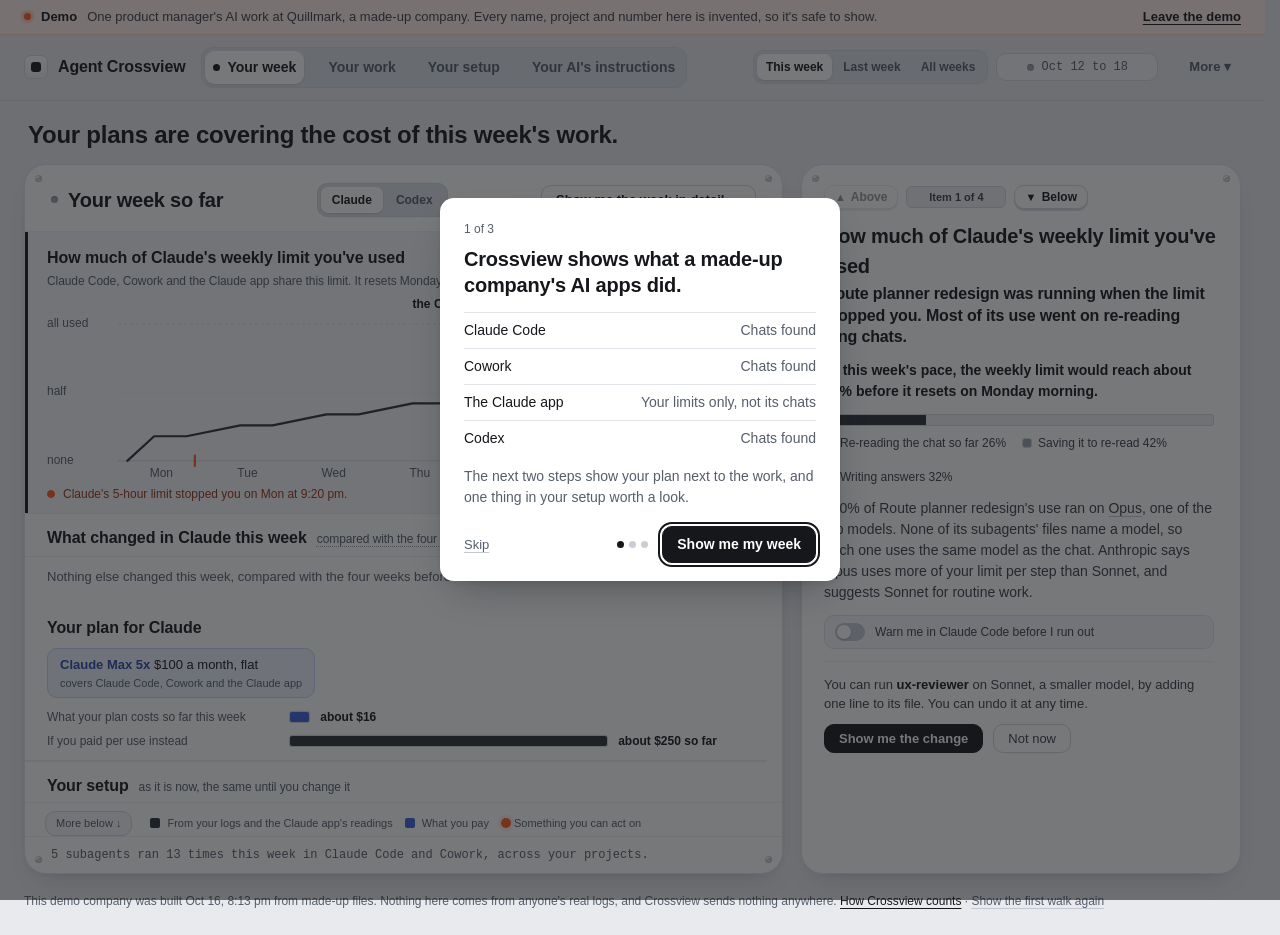
==== commit e218d30e: "Windows and work plans, a first-minute walk, and checks on Windows - Runs on Windows as well as a Ma" ====
--- a/app/index.html
+++ b/app/index.html
@@ -36,5 +36,6 @@
 <script src="anatomy.js"></script>
 <script src="shapes.js"></script>
 <script src="app.js"></script>
+<script src="walk.js"></script>
 </body>
 </html>
--- a/app/style.css
+++ b/app/style.css
@@ -844,6 +844,9 @@
 .q-radio.on{border-color:var(--ink)}
 .q-radio input[type=radio]{accent-color:var(--ink);flex:none;margin:0}
 .q-radio small{color:var(--muted);font-size:var(--t-sm)}
+.q-sub{margin:10px 0 2px;font-size:var(--t-base);font-weight:600;color:var(--ink)}
+.q-who{display:grid;gap:4px;margin:0 0 0 28px}
+.q-radio.sub{padding:5px 10px;background:transparent;font-size:var(--t-sm)}
 .q-amt{display:inline-flex;align-items:center;gap:4px;margin-left:8px;color:var(--ink-2);font-size:var(--t-sm)}
 .q-amt input{width:84px;font:var(--t-sm) var(--mono);padding:3px 6px;border:1px solid var(--rim-2);border-radius:var(--r-sm)}
 .q-change{align-self:flex-start;font-size:var(--t-sm);color:var(--muted);margin-top:-4px}
@@ -1066,3 +1069,26 @@
 /* the week in detail: the subagents count always sits on its own line under the title, so a longer count in one week
    doesn't push the board down 28px (release 3 checks) */
 .w-agents>.w-mh{flex-wrap:wrap}.w-agents>.w-mh>.w-mh-note{flex-basis:100%;margin-left:0}
+/* the first-minute walk (task 11, Oct 17): the screen dims, the part a step talks about stays lit, and one card says it */
+.wk{position:fixed;inset:0;z-index:900}
+.wk.dim{background:rgba(21,23,27,.58)}
+.wk-veil{position:fixed;background:rgba(21,23,27,.58)}
+.wk-hole{position:fixed;border-radius:14px;outline:2px solid #fff;outline-offset:-1px;pointer-events:none}
+.wk-card{position:fixed;z-index:901;background:var(--mod);color:var(--ink);border-radius:var(--r-lg);padding:22px 24px 18px;box-shadow:var(--sh-float);font:400 var(--t-base)/1.5 var(--sans)}
+.wk-n{margin:0 0 8px;font-size:var(--t-sm);color:var(--muted)}
+.wk-lead{margin:0;font-size:var(--t-xl);font-weight:600;line-height:1.3;letter-spacing:-.2px}
+.wk-rows{list-style:none;margin:14px 0 4px;padding:0}
+.wk-rows li{display:flex;gap:12px;padding:7px 0;border-top:1px solid var(--rim)}
+.wk-dim{margin-left:auto;color:var(--muted);text-align:right}
+.wk-nums{display:flex;gap:10px;margin:14px 0 4px}
+.wk-nums>div{flex:1;background:var(--mod-3);border-radius:var(--r-md);padding:10px 12px}
+.wk-nums span{display:block;font-size:var(--t-sm);color:var(--muted);line-height:1.35}
+.wk-nums b{display:block;font-size:var(--t-lg);margin-top:4px;white-space:nowrap}
+.wk-sup{margin:10px 0 0;color:var(--muted)}
+.wk-foot{display:flex;align-items:center;gap:14px;margin-top:18px}
+.wk-skip{background:none;border:0;padding:4px 0;font:inherit;font-size:var(--t-md);color:var(--muted);cursor:pointer;text-decoration:underline;text-decoration-color:var(--amt-2);text-underline-offset:3px}
+.wk-dots{margin-left:auto;display:flex;gap:5px}
+.wk-dots i{width:7px;height:7px;border-radius:4px;background:var(--ghost)}
+.wk-dots i.on{background:var(--ink)}
+.wk-go{padding:9px 14px;font-size:var(--t-base)}
+@media (max-width:520px){.wk-nums{flex-direction:column}}
--- a/app/tab-week.css
+++ b/app/tab-week.css
@@ -160,3 +160,6 @@
 .h-svg .h-week:focus{outline:none}
 .h-page .g-panel .h-open{margin:0 0 16px}
 .h-page .g-panel .h-open+.g-grp{margin-top:0}
+/* the top bar below 1440 wide: a little less space around the tabs and the week switch, so the switch's first button
+   is never cut by its own slot (it read "his week" from about 1281 to 1419; found Oct 17, older than that batch) */
+@media (max-width:1439px){.bar-refresh-t{display:none}.bar-refresh{padding:5px 9px}.tabs button{padding:6px 8px}body.lightpage .bar{gap:8px}.bar-slot{gap:8px}.bar-slot .w-seg button{padding-left:9px;padding-right:9px}.bar-slot .w-asof{padding-left:8px;padding-right:8px}}
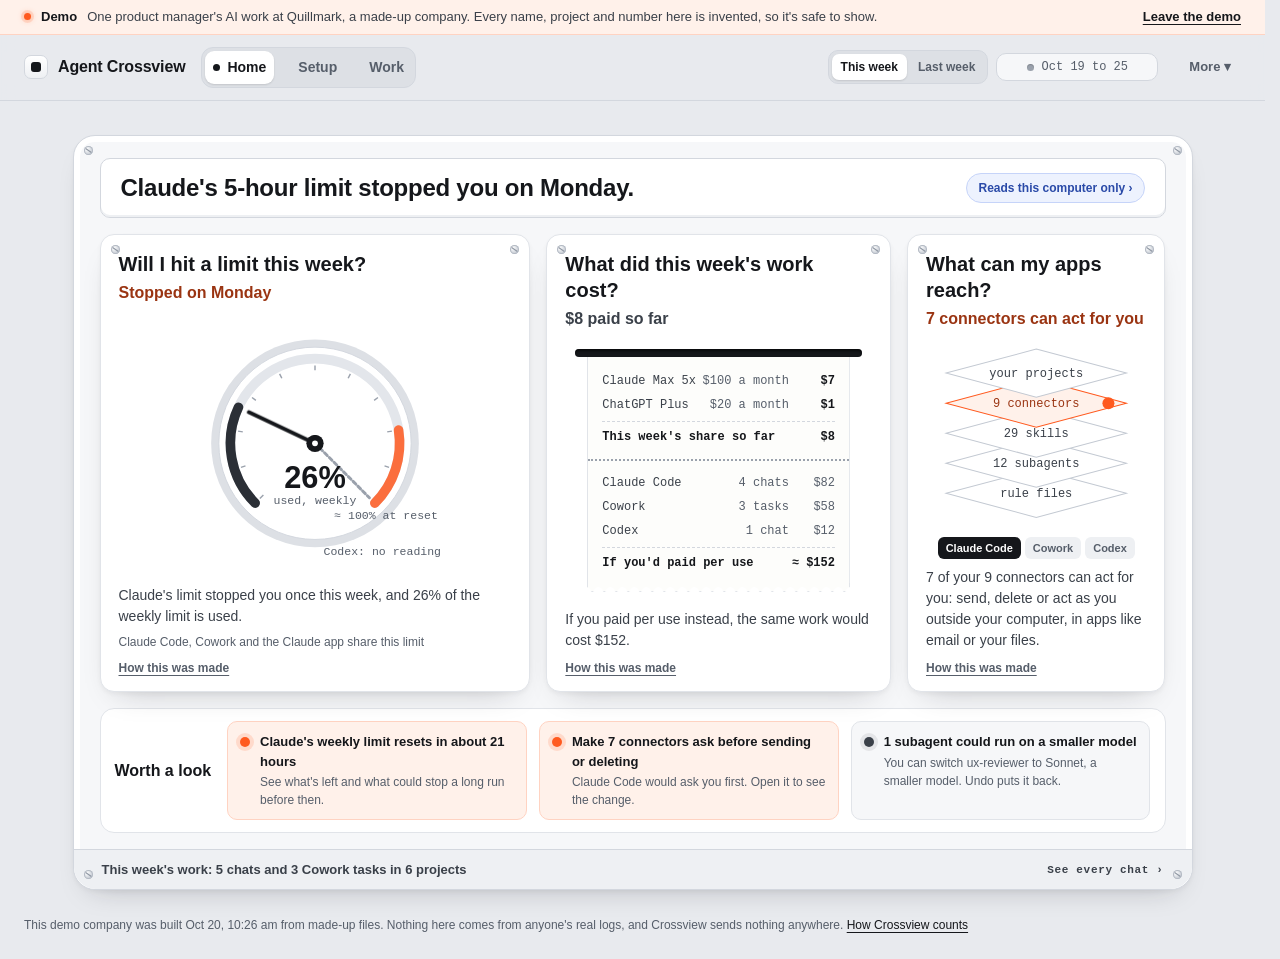
==== commit 50175729: "The redesign: Home, Setup and Work - Home answers three questions for the week (limits, cost, what y" ====
--- a/app/index.html
+++ b/app/index.html
@@ -8,6 +8,9 @@
 <link rel="stylesheet" href="tab-work.css">
 <link rel="stylesheet" href="tab-shapes.css">
 <link rel="stylesheet" href="tab-week.css">
+<link rel="stylesheet" href="tab-home.css">
+<link rel="stylesheet" href="tab-receipt.css">
+<link rel="stylesheet" href="tab-worklist.css">
 <link rel="icon" href="data:image/svg+xml,%3Csvg xmlns=%27http://www.w3.org/2000/svg%27 viewBox=%270 0 32 32%27%3E%3Crect width=%2732%27 height=%2732%27 rx=%278%27 fill=%27%2315171B%27/%3E%3Crect x=%2710%27 y=%2710%27 width=%2712%27 height=%2712%27 rx=%273%27 fill=%27%23fff%27/%3E%3C/svg%3E">
 </head>
 <body>
@@ -35,7 +38,9 @@
 <script src="week.js"></script>
 <script src="anatomy.js"></script>
 <script src="shapes.js"></script>
+<script src="home.js"></script>
+<script src="receipt.js"></script>
+<script src="worklist.js"></script>
 <script src="app.js"></script>
-<script src="walk.js"></script>
 </body>
 </html>
--- a/app/style.css
+++ b/app/style.css
@@ -1092,3 +1092,44 @@
 .wk-dots i.on{background:var(--ink)}
 .wk-go{padding:9px 14px;font-size:var(--t-base)}
 @media (max-width:520px){.wk-nums{flex-direction:column}}
+
+/* release 3 slice 1: the setup stack drawn with its status (concept data/concepts/setup-2026-10-19) */
+.a-plate.amber .a-top{stroke:var(--lit);stroke-width:2.4}
+.a-plate.amber .a-side{stroke:var(--lit-line)}
+.a-plate.sparse .a-top,.a-plate.sparse .a-side{stroke-dasharray:6 4;stroke:var(--amt-3)}
+.a-plate.sparse .a-top{fill:var(--mod-2)}
+.a-plate.sel .a-top{stroke:var(--ink);stroke-width:2.2}
+.a-plate.sel.amber .a-top{stroke:var(--lit);stroke-width:2.6}
+.a-selrim{fill:none;stroke:var(--ink);stroke-width:6;stroke-linejoin:round}
+.a-lift-sh{fill:rgba(21,23,27,.16);stroke:none;filter:blur(4px)}
+.a-plate.sel:hover,.a-plate.sel:focus-visible{transform:none}
+.a-blk.hot .t{fill:var(--lit);stroke:var(--lit-ink)}.a-blk.hot .l{fill:#E0491A;stroke:var(--lit-ink)}.a-blk.hot .r{fill:#C23D12;stroke:var(--lit-ink)}
+.a-blk.plain .t{fill:#DDE2E9}
+.a-label.amber .a-s{fill:var(--lit-ink);font-weight:600}
+.a-k{display:inline-block;width:20px;height:11px;border-radius:3px;background:var(--mod);border:1.5px solid var(--amt-3);vertical-align:-1px;margin-right:2px}
+.a-k.amber{border:2px solid var(--lit);background:var(--lit-soft)}.a-k.sparse{border-style:dashed;background:var(--mod-2)}.a-k.lift{border:2px solid var(--ink);box-shadow:0 3px 0 -1px var(--amt-3)}
+.a-k.blk{width:9px;height:9px;border:0;background:var(--amt-3);border-radius:2px}
+.a-q3{display:grid;grid-template-columns:repeat(3,minmax(0,1fr));gap:8px;margin-bottom:12px}
+.a-q3c{background:var(--mod);border:1px solid var(--rim);border-radius:12px;padding:9px 11px;outline:none}
+.a-q3c:focus-visible{outline:2px solid var(--amber);outline-offset:2px}
+.a-q3c small{display:block;font-size:var(--t-sm);color:var(--muted);line-height:1.3}
+.a-q3c b{display:block;font-size:var(--t-2xl);font-weight:700;line-height:1.2;margin-top:2px}
+.a-q3c span{display:block;font-size:var(--t-sm);color:var(--muted);line-height:1.3}
+.a-q3c.amb{background:var(--lit-soft);border-color:var(--lit-line)}.a-q3c.amb b{color:var(--lit-ink)}
+.a-apart{margin-top:8px}
+.a-blk2{margin-top:12px;padding:12px 14px;background:var(--mod-2);border:1px solid var(--rim);border-radius:var(--r-lg)}
+.a-blk2 h4{margin:0 0 2px;font-size:var(--t-lg);font-weight:600;color:var(--ink)}
+.a-big{margin:0;font-size:var(--t-2xl);font-weight:700;letter-spacing:-.01em;line-height:1.25}
+.a-sup{margin:4px 0 0;font-size:var(--t-md);color:var(--ink-2)}
+.a-note{margin:4px 0 0;font-size:var(--t-sm);color:var(--muted)}
+.a-rbar{display:flex;height:14px;border-radius:4px;overflow:hidden;margin:8px 0 6px;gap:2px}
+.a-rb{display:inline-block;height:100%;background:var(--cat)}.a-rb.claude{background:var(--amt-4)}.a-rb.other{background:var(--amt-2)}
+.a-rkeys{display:flex;flex-wrap:wrap;gap:4px 14px;font-size:var(--t-sm);color:var(--muted)}.a-rkeys span{display:flex;align-items:center;gap:6px}.a-rkeys .a-rb{width:10px;height:10px;border-radius:2px}
+.a-finds{list-style:none;margin:8px 0 0;padding:0}
+.a-finds li{display:flex;gap:10px;padding:6px 0;border-top:1px solid var(--rim);font-size:var(--t-md);color:var(--ink-2)}.a-finds li:first-child{border-top:0}
+.a-finds em{flex:none;width:20px;height:20px;border-radius:50%;background:var(--lit);color:#fff;font:700 11px var(--mono);font-style:normal;display:flex;align-items:center;justify-content:center}
+.a-finds b{font-weight:400}.a-finds small{display:block;color:var(--muted);font-size:var(--t-sm);margin-top:2px}
+.a-acts{display:flex;flex-wrap:wrap;align-items:center;gap:10px 16px;margin-top:10px}
+.a-lift-sh{pointer-events:none}  /* the shadow never takes a click meant for the layer below (QA) */
+.a-cd-key{margin:0 0 6px}
+.a-plate:focus-visible .a-top,.a-plate:focus .a-top{stroke:var(--lit);stroke-width:3}.h-plate:focus-visible path,.h-plate:focus path{stroke:var(--lit);stroke-width:2.5}  /* the keyboard's place on the drawing (QA, Oct 19, night) */
--- a/app/tab-week.css
+++ b/app/tab-week.css
@@ -163,3 +163,14 @@
 /* the top bar below 1440 wide: a little less space around the tabs and the week switch, so the switch's first button
    is never cut by its own slot (it read "his week" from about 1281 to 1419; found Oct 17, older than that batch) */
 @media (max-width:1439px){.bar-refresh-t{display:none}.bar-refresh{padding:5px 9px}.tabs button{padding:6px 8px}body.lightpage .bar{gap:8px}.bar-slot{gap:8px}.bar-slot .w-seg button{padding-left:9px;padding-right:9px}.bar-slot .w-asof{padding-left:8px;padding-right:8px}}
+
+/* release 3 slice 2: the writing questions and the before-reset card */
+.q-ask{margin:12px 0}.q-qq{margin:0 0 6px;font-size:14px;font-weight:600;color:var(--ink)}
+.q-opts{display:inline-flex;flex-wrap:wrap}.q-opts button{font-size:13px}
+.q-h4{margin:16px 0 6px;font-size:14px;font-weight:600}
+.q-br{border-top:1px solid var(--rim);background:var(--lit-soft)}.q-br .q-h{margin-bottom:6px}.q-brl{margin:4px 0;font-size:14px;color:var(--ink-2)}
+.q-h2{margin:12px 0 4px;font-size:13px;font-weight:600;color:var(--ink)}.q-brs{margin:0 0 8px}
+.q-brp{margin:8px 16px 12px;font-size:13px}
+.q-br{padding:14px 22px 12px}.q-br .q-act{margin-top:8px}
+.q-h4{font-size:16px}.q-items .q-item b{font-weight:600}.q-h2{font-size:14px}
+.q-br .q-h{padding:0}.q-br{background:var(--mod-2);border:1px solid var(--rim);border-left:3px solid var(--lit);border-radius:12px;margin:16px 0 0}
--- a/app/tab-home.css
+++ b/app/tab-home.css
@@ -0,0 +1,104 @@
+/* The home (release 1 of the redesign, Oct 18): the Faceplate. One machine panel on the paper; three modules of unequal
+   width, each leading with its question and one bold answer; a row of things worth a look; a drawer to the week's work.
+   Built from the design system's tokens (style.css); the pictures it follows are in data/concepts/home-2026-10-18. */
+.h-panel{position:relative;max-width:1120px;margin:16px auto 8px;background:var(--mod-2);border:1px solid var(--rim-2);border-radius:var(--r-xl);box-shadow:var(--sh-mod),inset 0 0 0 6px #fff;padding:22px 26px 0}
+.h-screw{position:absolute;width:9px;height:9px;border-radius:50%;background:radial-gradient(circle at 35% 35%,#fff,#C3C9D2 70%);box-shadow:inset 0 0 0 1px #B4BAC4}
+.h-screw::after{content:"";position:absolute;left:1px;right:1px;top:4px;height:1px;background:#8E96A2;transform:rotate(35deg)}
+.h-screw.tl{left:10px;top:10px}.h-screw.tr{right:10px;top:10px}.h-screw.bl{left:10px;bottom:10px}.h-screw.br{right:10px;bottom:10px}
+.h-label{display:flex;align-items:center;justify-content:space-between;gap:16px;background:var(--mod);border:1px solid var(--rim-2);border-radius:var(--r-md);padding:14px 20px;box-shadow:inset 0 -2px 0 var(--mod-3)}
+.h-lead{margin:0;font-size:var(--t-2xl);line-height:1.25;font-weight:700;letter-spacing:-.01em}
+.h-tag{flex:none;font-size:var(--t-sm);font-weight:600;color:var(--cat-ink);background:var(--cat-soft);border:1px solid var(--cat-line);padding:5px 11px;border-radius:999px;text-decoration:none;white-space:nowrap}
+.h-tag:hover{border-color:var(--cat)}
+.h-mods{display:grid;grid-template-columns:5fr 4fr 3fr;gap:16px;margin-top:16px}
+.h-mods.two{grid-template-columns:5fr 4fr}
+.h-mod{position:relative;display:flex;flex-direction:column;background:var(--mod);border:1px solid var(--rim);border-radius:var(--r-lg);box-shadow:var(--sh-mod);padding:16px 18px 14px;cursor:pointer;text-align:left;transition:transform var(--quick) var(--ease),box-shadow var(--quick) var(--ease)}
+.h-mod:hover{transform:translateY(-2px);box-shadow:var(--sh-float)}
+.h-mod:focus-visible{outline:2px solid var(--ink);outline-offset:3px}
+.h-mod.hot .h-big{color:var(--lit-ink)}
+.h-q{margin:0;font-size:var(--t-xl);font-weight:700;line-height:1.3}.h-q button{all:unset;cursor:pointer;color:var(--ink)}.h-q button:hover{text-decoration:underline;text-underline-offset:3px}.h-q button:focus-visible{outline:2px solid var(--ink);outline-offset:3px;border-radius:4px}
+.h-big{margin:4px 0 4px;font-size:var(--t-lg);font-weight:600;color:var(--ink-2)}
+.h-body{flex:1;display:flex;flex-direction:column;align-items:center;justify-content:center;min-height:0}
+.h-line{margin:8px 0 0;font-size:var(--t-base);color:var(--ink-2)}
+.h-engrave{margin:6px 0 0;font-size:var(--t-sm);color:var(--muted)}
+/* the dial */
+.h-dial{width:100%;max-width:250px;height:auto}.h-dial.strip{max-width:300px}
+.h-dial-rim{fill:var(--well)}.h-dial-face{fill:#fff;stroke:var(--rim-2)}
+.h-dial-track{fill:none;stroke:var(--amt-1);stroke-width:10;stroke-linecap:round}
+.h-dial-hot{fill:none;stroke:var(--lit);stroke-width:10;stroke-linecap:round;opacity:.85}
+.h-dial-fill{fill:none;stroke:var(--amt-5);stroke-width:10;stroke-linecap:round}.h-dial-fill.hot{stroke:var(--lit)}
+.h-tick{stroke:var(--faint);stroke-width:1.5}
+.h-needle{stroke:var(--ink);stroke-width:4;stroke-linecap:round;transform-origin:130px 122px}.h-needle.sm{stroke-width:2;transform-origin:center}
+.h-ghost{stroke:var(--faint);stroke-width:3;stroke-dasharray:4 3;stroke-linecap:round}
+.h-hub{fill:var(--ink)}.h-sub{fill:#fff;stroke:var(--rim-2)}
+.h-dial-big{font:700 32px var(--sans);fill:var(--ink)}
+.h-etch{font:400 12px var(--mono);fill:var(--muted)}
+.h-strip{fill:var(--mod-2);stroke:var(--rim)}.h-usual{fill:var(--amt-1)}.h-mine{fill:none;stroke:var(--ink);stroke-width:3.5;stroke-linecap:round;stroke-linejoin:round}
+@media (prefers-reduced-motion:no-preference){.h-needle{animation:h-sweep var(--slow) var(--ease) both}@keyframes h-sweep{from{transform:rotate(-120deg)}}}
+/* the receipt */
+.h-slot{width:calc(100% - 20px);height:8px;margin:6px 10px 0;border-radius:4px;background:var(--ink);box-shadow:inset 0 2px 3px rgba(0,0,0,.6)}
+.h-receipt{width:calc(100% - 44px);background:#FDFDFB;border:1px solid var(--rim);border-top:0;padding:12px 14px 16px;font:var(--t-sm)/1.5 var(--mono);box-shadow:0 8px 14px -12px rgba(0,0,0,.35);
+  -webkit-mask:linear-gradient(#000 0 0) top/100% calc(100% - 8px) no-repeat,radial-gradient(circle 5px at 50% 100%,transparent 4.5px,#000 5px) bottom/12px 9px repeat-x;
+  mask:linear-gradient(#000 0 0) top/100% calc(100% - 8px) no-repeat,radial-gradient(circle 5px at 50% 100%,transparent 4.5px,#000 5px) bottom/12px 9px repeat-x}
+.h-rr{display:flex;gap:10px;padding:3px 0;white-space:nowrap}.h-rr span:nth-child(2){min-width:70px;text-align:right}.h-rr span{color:var(--muted)}.h-rr span:first-child{flex:1;color:var(--ink-2)}.h-rr b{min-width:52px;text-align:right}
+.h-rr.tot{border-top:1px dashed var(--rim-2);margin-top:4px;padding-top:6px}.h-rr.tot span{color:var(--ink)}.h-rr.dim b{color:var(--muted);font-weight:500}.h-rr.paid b{color:var(--ink)}
+.h-perf{margin:10px -14px;border-top:2px dotted var(--faint)}
+.h-stamp{margin:8px auto 2px;width:max-content;transform:rotate(-3deg);border:2px solid var(--cat);color:var(--cat);font:700 var(--t-md) var(--mono);letter-spacing:.06em;padding:5px 11px;border-radius:6px}
+/* the stack */
+.h-stack{width:100%;max-width:230px;height:auto}
+.h-plate path{fill:#fff;stroke:var(--amt-2)}.h-plate text{font:400 12px var(--mono);fill:var(--ink-2)}
+.h-plate:hover path,.h-plate:focus-visible path{stroke:var(--ink);fill:var(--mod-2)}.h-plate:focus-visible{outline:none}
+.h-plate.hot path{fill:var(--lit-soft);stroke:var(--lit)}.h-plate.hot text{fill:var(--lit-ink)}.h-jack{fill:var(--lit)}
+.h-plate.lock path{fill:var(--mod-3);stroke-dasharray:3 2}
+.h-apps{display:flex;gap:4px;justify-content:center;margin-top:4px}
+.h-apps button{font-size:var(--t-xs);font-weight:600;padding:3px 8px;border-radius:6px;background:var(--mod-3);color:var(--muted);border:0;cursor:pointer}
+.h-apps button[aria-pressed=true]{background:var(--ink);color:#fff}
+/* worth a look */
+.h-look{display:flex;align-items:stretch;gap:12px;margin-top:16px;padding:12px 14px;background:var(--mod);border:1px solid var(--rim);border-radius:14px}
+.h-lh{flex:none;align-self:center;width:max-content;white-space:nowrap;margin-right:4px;font-size:var(--t-lg);font-weight:700;color:var(--ink)}
+.h-pin{flex:1;display:flex;gap:10px;text-align:left;background:var(--mod-2);border:1px solid var(--rim);border-radius:10px;padding:10px 12px;cursor:pointer;font:inherit}
+.h-pin i{flex:none;width:10px;height:10px;margin-top:5px;border-radius:50%;background:var(--ink-2);box-shadow:0 0 0 4px rgba(21,23,27,.08)}
+.h-pin.hot{background:var(--lit-soft);border-color:var(--lit-line)}.h-pin.hot i{background:var(--lit);box-shadow:0 0 0 4px rgba(255,90,31,.15)}
+.h-pin:hover{border-color:var(--ink-2)}
+.h-pin b{display:block;font-size:var(--t-md)}.h-pin small{display:block;color:var(--muted);font-size:var(--t-sm);margin-top:2px}
+.h-quiet{margin:0;align-self:center;color:var(--muted)}
+/* the drawer to the week's work */
+.h-drawer{display:flex;justify-content:space-between;align-items:center;width:calc(100% + 52px);margin:16px -26px 0;padding:12px 28px;border:0;border-top:1px solid var(--rim-2);border-radius:0 0 var(--r-xl) var(--r-xl);background:var(--mod-3);font:600 var(--t-md) var(--sans);color:var(--ink-2);cursor:pointer}
+.h-drawer b{font:700 var(--t-xs) var(--mono);letter-spacing:.06em}.h-drawer:hover{background:var(--well)}
+/* the newest records being read, over numbers already here */
+.h-fresh{display:flex;align-items:center;gap:10px;margin-top:12px;padding:8px 14px;border-radius:10px;background:var(--mod-3);border:1px solid var(--rim);font-size:var(--t-md);color:var(--ink-2)}
+.h-fresh i{width:8px;height:8px;border-radius:50%;background:var(--ink-2);animation:h-blink 1.2s ease-in-out infinite}.h-fresh small{margin-left:auto;font:500 var(--t-xs) var(--mono);color:var(--muted)}
+.h-fresh.ready{background:var(--cat-soft);border-color:var(--cat-line)}.h-fresh.ready .w-btn{margin-left:auto}
+@keyframes h-blink{50%{opacity:.25}}
+@media (prefers-reduced-motion:reduce){.h-fresh i{animation:none}}
+/* the first open */
+.h-panel.scan{padding-bottom:20px}
+.h-tape{margin-top:14px;background:var(--amt-5);border-radius:12px;padding:6px;box-shadow:inset 0 3px 6px rgba(0,0,0,.5)}
+.h-tape ol{margin:0;padding:12px 16px;list-style:none;background:#FDFDFB;border-radius:7px;font:500 var(--t-md)/1.9 var(--mono);color:var(--ink-2);min-height:120px}
+.h-tape li.miss{color:var(--muted)}.h-tape li.now{color:var(--ink);font-weight:700}.h-tape li.now::after{content:"▍";color:var(--lit);margin-left:2px}
+.h-mod.dark{background:#D7DBE1;border-color:#C9CED6;box-shadow:inset 0 2px 8px rgba(0,0,0,.12);cursor:default}.h-mod.dark .h-q{color:var(--muted)}
+.h-panel.scan .h-mod{cursor:default}.h-panel.scan .h-mod:hover{transform:none;box-shadow:var(--sh-mod)}
+.h-face{display:flex;flex-direction:column;align-items:center;justify-content:center;gap:4px;border-radius:12px;margin-top:8px;min-height:110px;background:#C9CED6;color:var(--muted);font:600 var(--t-sm) var(--mono)}
+.h-face.on{background:#fff;border:1px solid var(--rim);color:var(--ink-2);font:500 var(--t-md) var(--sans)}.h-face.on b{font:700 var(--t-xl) var(--sans);color:var(--ink)}
+.h-who{display:flex;flex-wrap:wrap;align-items:center;gap:10px;margin-top:12px;font-size:var(--t-md)}
+.h-seg{display:inline-flex;padding:3px;border-radius:10px;background:var(--well);white-space:nowrap}
+.h-seg button{font:600 var(--t-sm) var(--sans);padding:5px 11px;border-radius:7px;border:0;background:none;color:var(--muted);cursor:pointer}
+.h-seg button[aria-checked=true]{background:var(--ink);color:#fff}
+.h-who select{font:500 var(--t-md) var(--sans);padding:5px 8px;border-radius:8px;border:1px solid var(--rim-2);background:#fff}
+.h-who small{flex-basis:100%;color:var(--muted);font-size:var(--t-sm)}
+.h-go{display:flex;justify-content:flex-end;gap:10px;margin-top:14px}
+.h-step,.h-small{margin:10px 0 0;font-size:var(--t-sm);color:var(--muted)}.h-step{font-family:var(--mono)}
+.h-err{margin:10px 0 0;color:var(--lit-ink);font-weight:600}
+/* narrower windows: the modules stack */
+@media (max-width:1180px){.h-panel{margin:16px 16px 8px}.h-stack{max-width:300px}.h-mods{grid-template-columns:1fr 1fr}.h-mods>.h-mod.m3{grid-column:1/-1}.h-look{flex-wrap:wrap}.h-lh{width:100%}.h-pin{flex:1 1 220px}.h-label{flex-wrap:wrap}}
+@media (max-width:760px){.h-mods,.h-mods.two{grid-template-columns:1fr}}
+
+/* How this was made (release 2 slice 3, Oct 19): a quiet button on each module and one panel under them */
+.h-how-b{align-self:flex-start;margin-top:8px;border:0;background:none;padding:2px 0;font:600 12px var(--sans,inherit);color:var(--muted,#565E6A);text-decoration:underline;text-underline-offset:3px;cursor:pointer}
+.h-how-b[aria-expanded="true"]{color:var(--ink,#15171B)}
+.h-how{margin-top:16px;background:#fff;border:1px solid var(--rim,#E1E4E9);border-radius:14px;padding:14px 18px 16px;box-shadow:inset 0 1px 0 #fff,0 14px 30px -18px rgba(21,23,27,.28)}
+.h-how-top{display:flex;justify-content:space-between;align-items:baseline;gap:12px}.h-how h3{margin:0 0 10px;font-size:16px}
+.h-how dl{margin:0;display:grid;grid-template-columns:150px 1fr;gap:8px 14px;font-size:13px}.h-how dt{color:var(--muted,#565E6A)}.h-how dd{margin:0;color:var(--ink-2,#3A4049)}
+.h-sure{display:inline-flex;gap:3px;vertical-align:middle;margin-right:6px}.h-sure i{width:14px;height:6px;border-radius:2px;background:#D3D7DE}.h-sure i.on{background:var(--ink-2,#3A4049)}
+.h-how-go{margin-top:12px;border:0;border-radius:8px;background:var(--ink,#15171B);color:#fff;font:600 13px var(--sans,inherit);padding:7px 12px;cursor:pointer}
+.h-how-more{margin:10px 0 0;font-size:12px;color:var(--muted,#565E6A)}
+.h-rr{gap:6px}.h-rr span:nth-child(2){min-width:0}.h-rr b{min-width:40px}  /* QA, release 3: "$20 a month" ran past its box at 1440 */
--- a/app/tab-receipt.css
+++ b/app/tab-receipt.css
@@ -0,0 +1,55 @@
+/* The receipt (release 2 slice 2): concept C, in the Faceplate's materials (tab-home.css). */
+.r-panel{position:relative;max-width:1120px;margin:22px auto 0;background:var(--mod-2,#F6F7F9);border:1px solid var(--rim-2,#D3D7DE);border-radius:22px;box-shadow:inset 0 1px 0 #fff,0 14px 30px -18px rgba(21,23,27,.28),inset 0 0 0 6px #fff;padding:20px 26px 26px}
+.r-crumb{font:600 13px var(--sans,inherit);color:var(--muted,#565E6A);margin:0 0 10px}.r-crumb b{color:var(--ink,#15171B)}.r-crumb .w-link{font:inherit;color:inherit;padding:0}
+.r-label{display:flex;align-items:center;justify-content:space-between;gap:16px;background:#fff;border:1px solid var(--rim-2,#D3D7DE);border-radius:12px;padding:14px 20px;box-shadow:inset 0 -2px 0 #EEF0F3}
+.r-label h1{margin:0;font-size:24px;line-height:1.25;font-weight:700;letter-spacing:-.01em}
+.r-seg{display:flex;flex:none;padding:3px;border-radius:10px;background:#DDE0E5}.r-seg button{border:0;background:none;font:600 12px var(--sans,inherit);padding:6px 11px;border-radius:7px;color:var(--muted,#565E6A);cursor:pointer}.r-seg button[aria-pressed="true"]{background:#fff;color:var(--ink,#15171B);box-shadow:0 1px 2px rgba(0,0,0,.12)}
+.r-view{display:grid;grid-template-columns:minmax(0,560px) minmax(0,1fr);gap:18px;margin-top:16px}
+.r-wrap,.r-card{background:#fff;border:1px solid #E1E4E9;border-radius:16px;box-shadow:inset 0 1px 0 #fff,0 14px 30px -18px rgba(21,23,27,.28)}
+.r-wrap{padding:16px 18px 22px}
+.r-slot{height:8px;margin:0 10px;border-radius:4px;background:var(--ink,#15171B);box-shadow:inset 0 2px 3px rgba(0,0,0,.6)}
+.r-paper{margin:0 18px;background:#FDFDFB;border:1px solid #E1E4E9;border-top:0;padding:12px 18px 22px;font:12.5px/1.5 ui-monospace,"SF Mono",Menlo,monospace;box-shadow:0 10px 16px -12px rgba(0,0,0,.35);
+  -webkit-mask:linear-gradient(#000 0 0) top/100% calc(100% - 8px) no-repeat,radial-gradient(circle 5px at 50% 100%,transparent 4.5px,#000 5px) bottom/12px 9px repeat-x;mask:linear-gradient(#000 0 0) top/100% calc(100% - 8px) no-repeat,radial-gradient(circle 5px at 50% 100%,transparent 4.5px,#000 5px) bottom/12px 9px repeat-x}
+.r-sec{font:600 13px var(--sans,-apple-system,sans-serif);color:#3A4049;margin:16px 0 4px}.r-paper>.r-sec:first-child{margin-top:4px}
+.r-rr{display:flex;gap:8px;padding:3px 0;white-space:nowrap;cursor:pointer;border-radius:6px}.r-rr span:first-child{flex:1;overflow:hidden;text-overflow:ellipsis}.r-rr span{color:var(--muted,#565E6A)}.r-rr b{min-width:52px;text-align:right}
+.r-rr:hover{background:#F3F5F8}.r-rr:focus-visible,.r-klist:focus-visible{outline:2px solid #15171B;outline-offset:2px}
+.r-rr.tot{border-top:1px dashed #D3D7DE;margin-top:4px;padding-top:6px;border-radius:0}.r-rr.tot span{color:var(--ink,#15171B)}
+.r-rr.paid b{color:#3E63DD}.r-rr.big{font-size:14px}.r-rr.big b{font-size:16px}
+.r-rr.est b{color:#3A4049}.r-rr.est span:first-child{color:var(--ink-2,#3A4049)}.r-rr.nop b{color:#5F6773;font-weight:500}.r-rr.dim b{color:var(--muted,#565E6A);font-weight:500}
+.r-rr.sel,.r-klist.sel{background:#EDF2FE;outline:1px solid #C6D4F9;margin:0 -8px;padding-left:8px;padding-right:8px}
+.r-perf{margin:10px -18px;border-top:2px dotted #9AA1AC}
+.r-stamp{display:inline-block;margin:6px 0 2px;font:700 11px var(--sans,inherit);letter-spacing:.06em;text-transform:uppercase;color:#3E63DD;border:1.5px solid #3E63DD;border-radius:6px;padding:3px 8px;transform:rotate(-2deg)}
+.r-kbar{display:flex;height:12px;border-radius:4px;overflow:hidden;margin:6px 0}.r-kbar i{display:block}
+.k1{background:#2B3A55}.k2{background:#5B6E92}.k3{background:#9FB0CC}.k4{background:#D6DDE9}
+.r-klist{display:grid;grid-template-columns:12px 1fr auto;gap:2px 8px;align-items:center;cursor:pointer;border-radius:6px}.r-klist i{width:10px;height:10px;border-radius:3px}
+.r-small{margin:0 0 6px;font:12px var(--sans,inherit);color:var(--muted,#565E6A)}
+.r-side{display:flex;flex-direction:column;gap:14px;min-width:0}
+.r-scale{display:flex;align-items:flex-end;gap:24px;padding:14px 18px}
+.r-blk{display:flex;flex-direction:column;align-items:flex-start;gap:6px}
+.r-sq{border-radius:6px}.r-sq.paid{background:#3E63DD;box-shadow:0 0 0 3px #EDF2FE}
+.r-sq.use{background:repeating-linear-gradient(135deg,#2B3A55 0 2px,#34466A 2px 7px);position:relative}
+.r-est{position:absolute;left:0;right:0;bottom:0;background:repeating-linear-gradient(135deg,#7C8BA6 0 3px,#B4BFD3 3px 7px);border-radius:0 0 6px 6px}
+.r-lbl{font:600 13px var(--sans,inherit);max-width:150px}.r-amt{font:700 24px var(--sans,inherit);letter-spacing:-.01em}
+.r-ev{padding:16px 18px}.r-ev h3{margin:0 0 2px;font-size:16px}.r-sub{margin:0 0 10px;color:var(--muted,#565E6A);font-size:13px}
+.r-ev dl{margin:0;display:grid;grid-template-columns:120px 1fr;gap:8px 12px;font-size:13px}.r-ev dt{color:var(--muted,#565E6A)}.r-ev dd{margin:0;color:var(--ink-2,#3A4049)}
+.r-sure{display:inline-flex;gap:3px;vertical-align:middle;margin-right:6px}.r-sure i{width:14px;height:6px;border-radius:2px;background:#D3D7DE}.r-sure i.on{background:var(--ink-2,#3A4049)}
+.r-note{background:#F6F7F9;border:1px solid #E1E4E9;border-radius:14px;padding:12px 16px;font-size:13px;color:var(--ink-2,#3A4049)}.r-note b{display:block;color:var(--ink,#15171B);margin-bottom:2px;font-size:14px}
+@media (max-width:1100px){.r-view{grid-template-columns:1fr}.r-label{flex-wrap:wrap}.r-label h1{font-size:20px}}
+.r-blk:first-child{min-width:110px}
+/* release 3: the unpriced line's name wraps onto its own line instead of being cut at 1440 (Gemini's turn 23) */
+.r-rr.unp{flex-wrap:wrap;white-space:normal;row-gap:0}.r-rr.unp span:first-child{flex:1 1 100%;overflow:visible}.r-rr.unp span:nth-child(2){margin-left:auto}
+.r-links{display:flex;flex-wrap:wrap;gap:6px 16px;margin:10px 0 0;font-size:13px}.r-links a{color:#2A4AA8;text-decoration:underline;text-underline-offset:2px}.r-links-in{margin:4px 0 2px;font:12px -apple-system,BlinkMacSystemFont,"SF Pro Text","Segoe UI",sans-serif}  /* release 3 fix batch: where to claim and check the API credits */
+/* Home's limit page in the receipt's frame (Gemini's turn 27): the lead becomes the same white label */
+.q-lim .g-lead{max-width:none;margin:0 0 16px;background:#fff;border:1px solid var(--rim-2,#D3D7DE);border-radius:12px;padding:14px 20px;box-shadow:inset 0 -2px 0 #EEF0F3;font-size:24px;line-height:1.25;font-weight:700;white-space:normal}
+.q-lim .g-page{max-width:none}
+.q-lim .g-stage,.q-lim .g-panel{height:auto;min-height:0}.q-lim .g-canvas{min-height:0;height:auto}  /* the limit page is as tall as its chart */
+.q-lim .g-strip{white-space:normal}
+/* the type scale (11, 12, 13, 14, 16, 20, 24, 32) on the new screens; a section heading one step above its rows (design pass, Oct 19, night) */
+.r-sec{font-size:14px}
+/* the limit page keeps one size when you switch between Claude and Codex (the steady check) */
+.q-lim .g-stage,.q-lim .g-panel{height:560px}.q-lim .g-stage{display:flex;flex-direction:column}.q-lim .g-canvas{flex:1 1 auto;min-height:0;overflow-y:auto}.q-lim .g-panel{overflow-y:auto}
+.q-lim .g-strip{height:52px;overflow:hidden}  /* one size for Claude and Codex (steady check) */
+.q-lim .g-stage,.q-lim .g-panel{height:470px}  /* no empty gap under the chart (Gemini's turn 28); the panel scrolls if it needs to */
+.q-lim .g-strip{flex:none;box-sizing:border-box}
+/* Codex's stop row fits the card (Gemini's turn 31: the footer cut its second line): one line, the time already sits in the orange line above */
+.q-cx .q-ch{padding:4px 0 2px}.q-cx .q-ch>.q-h{display:none}.q-cx .q-ch .q-row{grid-template-columns:14px 1fr 0 12px}.q-cx .q-ch .q-row small{display:none}  /* QA at 1280: the row title says what the list is, so its heading goes */
--- a/app/tab-worklist.css
+++ b/app/tab-worklist.css
@@ -0,0 +1,38 @@
+/* The work list (release 2 slice 4): concept A, in the Faceplate's materials. */
+.wl-panel{position:relative;max-width:1120px;margin:22px auto 0;background:#F6F7F9;border:1px solid #D3D7DE;border-radius:22px;box-shadow:inset 0 1px 0 #fff,0 14px 30px -18px rgba(21,23,27,.28),inset 0 0 0 6px #fff;padding:20px 26px 26px}
+.wl-crumb{font:600 13px var(--sans,inherit);color:#565E6A;margin:0 0 10px}.wl-crumb b{color:#15171B}.wl-crumb .w-link{font:inherit;color:inherit;padding:0}
+.wl-label{display:flex;align-items:center;justify-content:space-between;gap:16px;background:#fff;border:1px solid #D3D7DE;border-radius:12px;padding:14px 20px;box-shadow:inset 0 -2px 0 #EEF0F3}
+.wl-label h1{margin:0;font-size:24px;line-height:1.25;font-weight:700;letter-spacing:-.01em}
+.wl-seg{display:flex;flex:none;padding:3px;border-radius:10px;background:#DDE0E5}.wl-seg button{border:0;background:none;font:600 12px var(--sans,inherit);padding:6px 11px;border-radius:7px;color:#565E6A;cursor:pointer}.wl-seg button[aria-pressed="true"]{background:#fff;color:#15171B;box-shadow:0 1px 2px rgba(0,0,0,.12)}
+.wl-view{display:grid;grid-template-columns:minmax(0,1fr) 340px;gap:18px;margin-top:16px}
+.wl-list,.wl-card{background:#fff;border:1px solid #E1E4E9;border-radius:16px;box-shadow:inset 0 1px 0 #fff,0 14px 30px -18px rgba(21,23,27,.28)}
+.wl-list{padding:6px 0 10px;min-width:0}
+.wl-hd,.wl-proj,.wl-chat,.wl-sub-r{display:grid;grid-template-columns:minmax(0,1fr) 128px 76px 96px;gap:12px;align-items:center;padding:8px 18px;width:100%;text-align:left}
+.wl-hd{font:600 12px var(--sans,inherit);color:#5F6773;border-bottom:1px solid #E1E4E9}.wl-hd span:nth-child(n+3){text-align:right}
+button.wl-proj,button.wl-chat,button.wl-more{border:0;background:none;font:inherit;color:inherit;cursor:pointer}
+.wl-proj{border-top:1px solid #E1E4E9;font-weight:600;font-size:14px}.wl-proj:hover,.wl-chat:hover{background:#F6F7F9}
+.wl-proj .nm{display:flex;align-items:center;gap:8px;min-width:0}.wl-proj .nm small{font-weight:500;color:#565E6A;font-size:13px}.wl-proj .car{font-size:11px;color:#5F6773;width:12px}
+.wl-proj.quiet{font-weight:500;color:#565E6A}
+.wl-chat{padding-left:44px;font-size:14px}.wl-chat .t{display:flex;align-items:center;gap:8px;min-width:0}.wl-chat .ttl{white-space:nowrap;overflow:hidden;text-overflow:ellipsis}
+.wl-chat .app{flex:none;font:600 11px var(--sans,inherit);padding:2px 6px;border-radius:5px;background:#EEF0F3;color:#565E6A}
+.wl-chat.sel{background:#EDF2FE;box-shadow:inset 3px 0 0 #3E63DD}
+.wl-sub-r{padding:3px 18px 3px 70px;font-size:13px;color:#3A4049;position:relative}.wl-sub-r .t{white-space:nowrap;overflow:hidden;text-overflow:ellipsis}.wl-sub-r small{color:#5F6773;margin-left:4px}
+.wl-sub-r::before{content:"";position:absolute;left:52px;top:0;bottom:50%;width:10px;border-left:1px solid #D3D7DE;border-bottom:1px solid #D3D7DE;border-bottom-left-radius:5px}
+.wl-days{display:flex;gap:4px;justify-content:center}.wl-days i{width:14px;height:14px;border-radius:4px;background:#EEF0F3}.wl-days i.on{background:#3A4049}
+.wl-days.hdr i{background:none;font:600 11px/14px ui-monospace,monospace;color:#5F6773;text-align:center;font-style:normal}
+.num{text-align:right;font-variant-numeric:tabular-nums}.num.dim{color:#5F6773}
+.wl-more{padding:6px 18px 6px 44px;font:600 13px var(--sans,inherit);color:#3E63DD;text-align:left}
+.wl-def,.wl-quiet{margin:8px 18px 0 44px;font-size:12px;color:#565E6A}
+.wl-side{display:flex;flex-direction:column;gap:14px;min-width:0}
+.wl-ev{padding:16px 18px}.wl-ev h3{margin:0 0 4px;font-size:16px;line-height:1.3}.wl-sub{margin:0 0 12px;color:#3A4049;font-size:14px}
+.wl-big{font:700 24px var(--sans,inherit);letter-spacing:-.01em}.wl-big small{font:500 13px var(--sans,inherit);color:#565E6A;margin-left:6px}
+.wl-split{display:flex;height:6px;border-radius:3px;overflow:hidden;margin-top:6px;background:#EEF0F3}.wl-split b{display:block}.s-main{background:#3A4049}.s-sub{background:#9FB0CC}.s-est{background:repeating-linear-gradient(135deg,#7C8BA6 0 2px,#B4BFD3 2px 5px)}
+.wl-legend{display:flex;flex-wrap:wrap;gap:4px 12px;font-size:12px;color:#565E6A;margin:6px 0 12px}.wl-legend span{white-space:nowrap}.wl-legend i{display:inline-block;width:10px;height:10px;border-radius:3px;margin-right:5px;vertical-align:-1px}
+.wl-ev dl{margin:0;display:grid;grid-template-columns:110px 1fr;gap:7px 12px;font-size:13px}.wl-ev dt{color:#565E6A}.wl-ev dd{margin:0;color:#3A4049}
+.wl-note{background:#F6F7F9;border:1px solid #E1E4E9;border-radius:14px;padding:12px 16px;font-size:13px;color:#3A4049}.wl-note b{display:block;color:#15171B;margin-bottom:2px;font-size:14px}
+.wl-fix{display:block;margin-top:8px;border:1px solid #D3D7DE;background:#fff;border-radius:8px;font:600 13px var(--sans,inherit);padding:7px 12px;cursor:pointer;color:#15171B}
+.wl-note small{display:block;margin-top:6px;color:#565E6A}
+@media (max-width:1100px){.wl-view{grid-template-columns:1fr}.wl-label{flex-wrap:wrap}.wl-label h1{font-size:20px}.wl-hd,.wl-proj,.wl-chat,.wl-sub-r{grid-template-columns:minmax(0,1fr) 110px 60px 80px}}
+button.wl-proj{font-weight:600;font-size:14px}button.wl-proj.quiet{font-weight:500}button.wl-more{color:#3E63DD;font:600 13px var(--sans,inherit)}
+.wl-proj:focus-visible,.wl-chat:focus-visible,.wl-more:focus-visible,.wl-fix:focus-visible{outline:2px solid #15171B;outline-offset:-2px}
+.wl-days.hdr i{font-size:11px}
